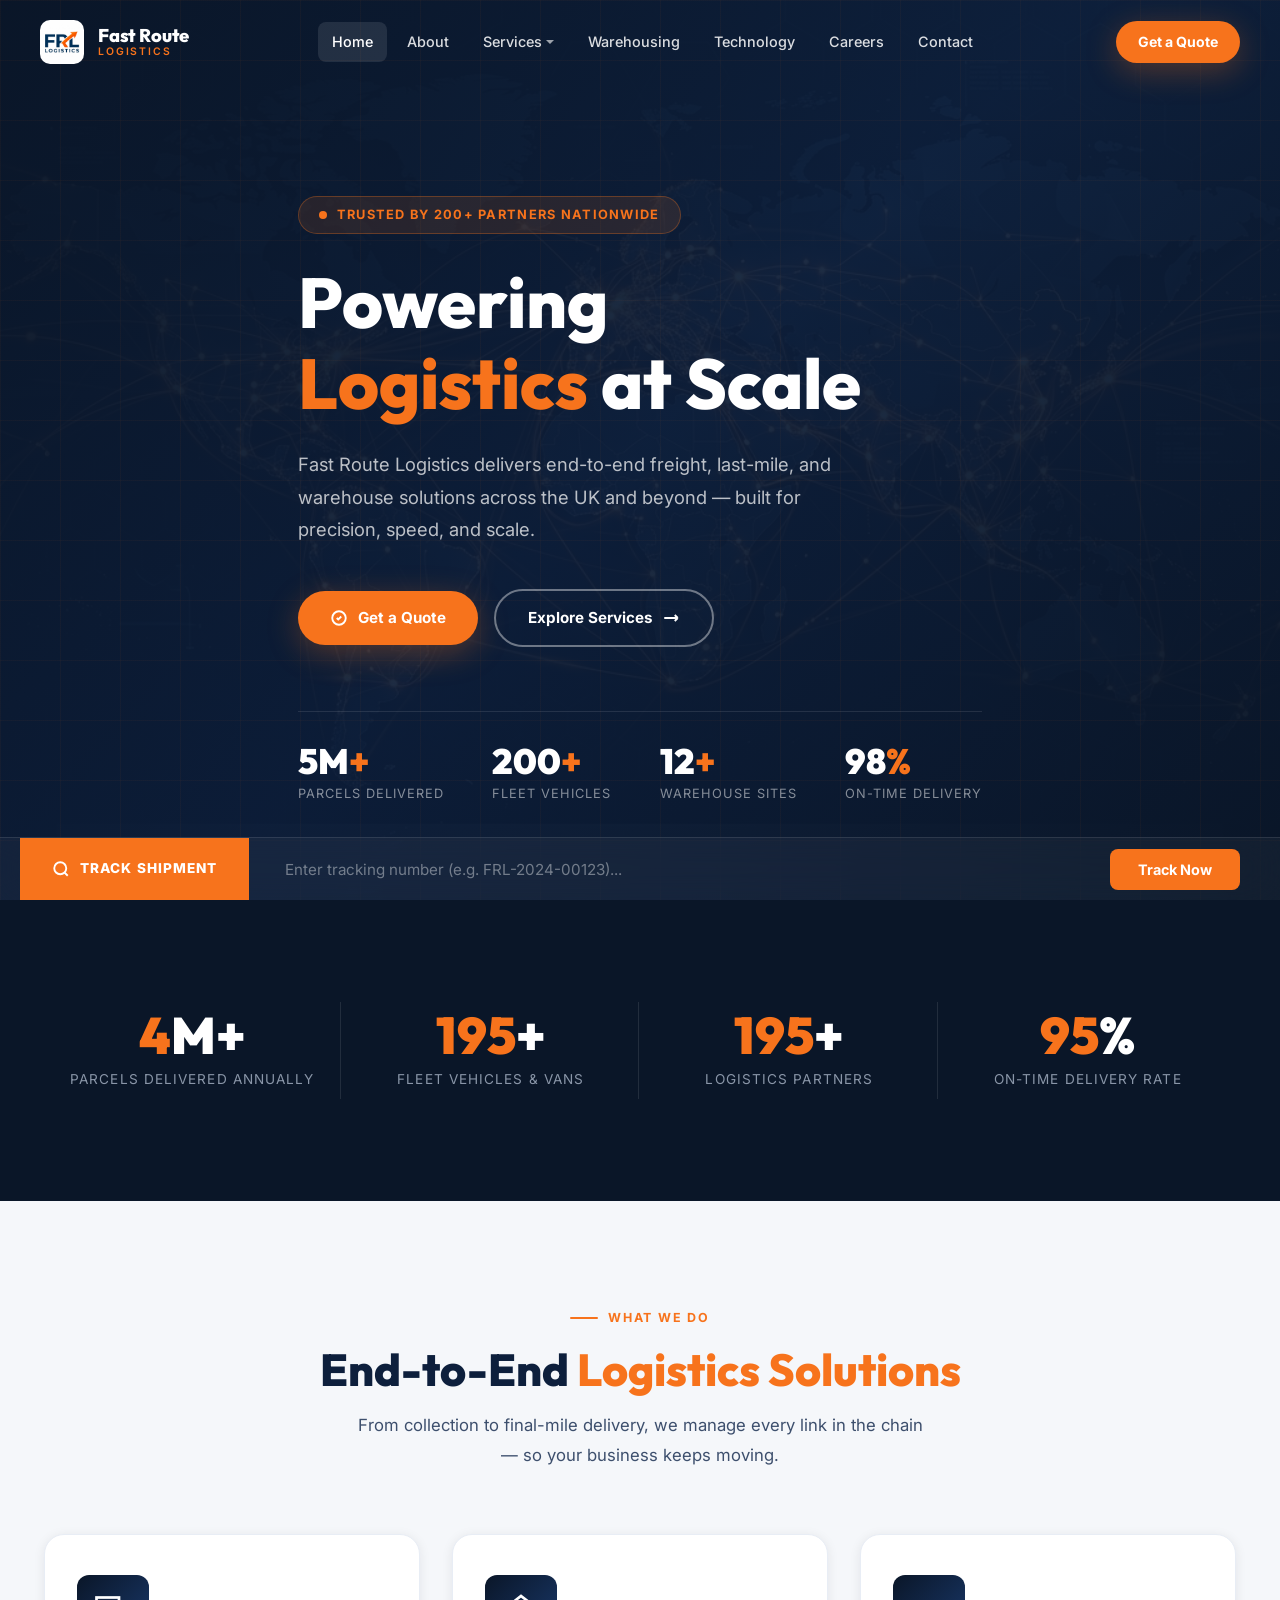
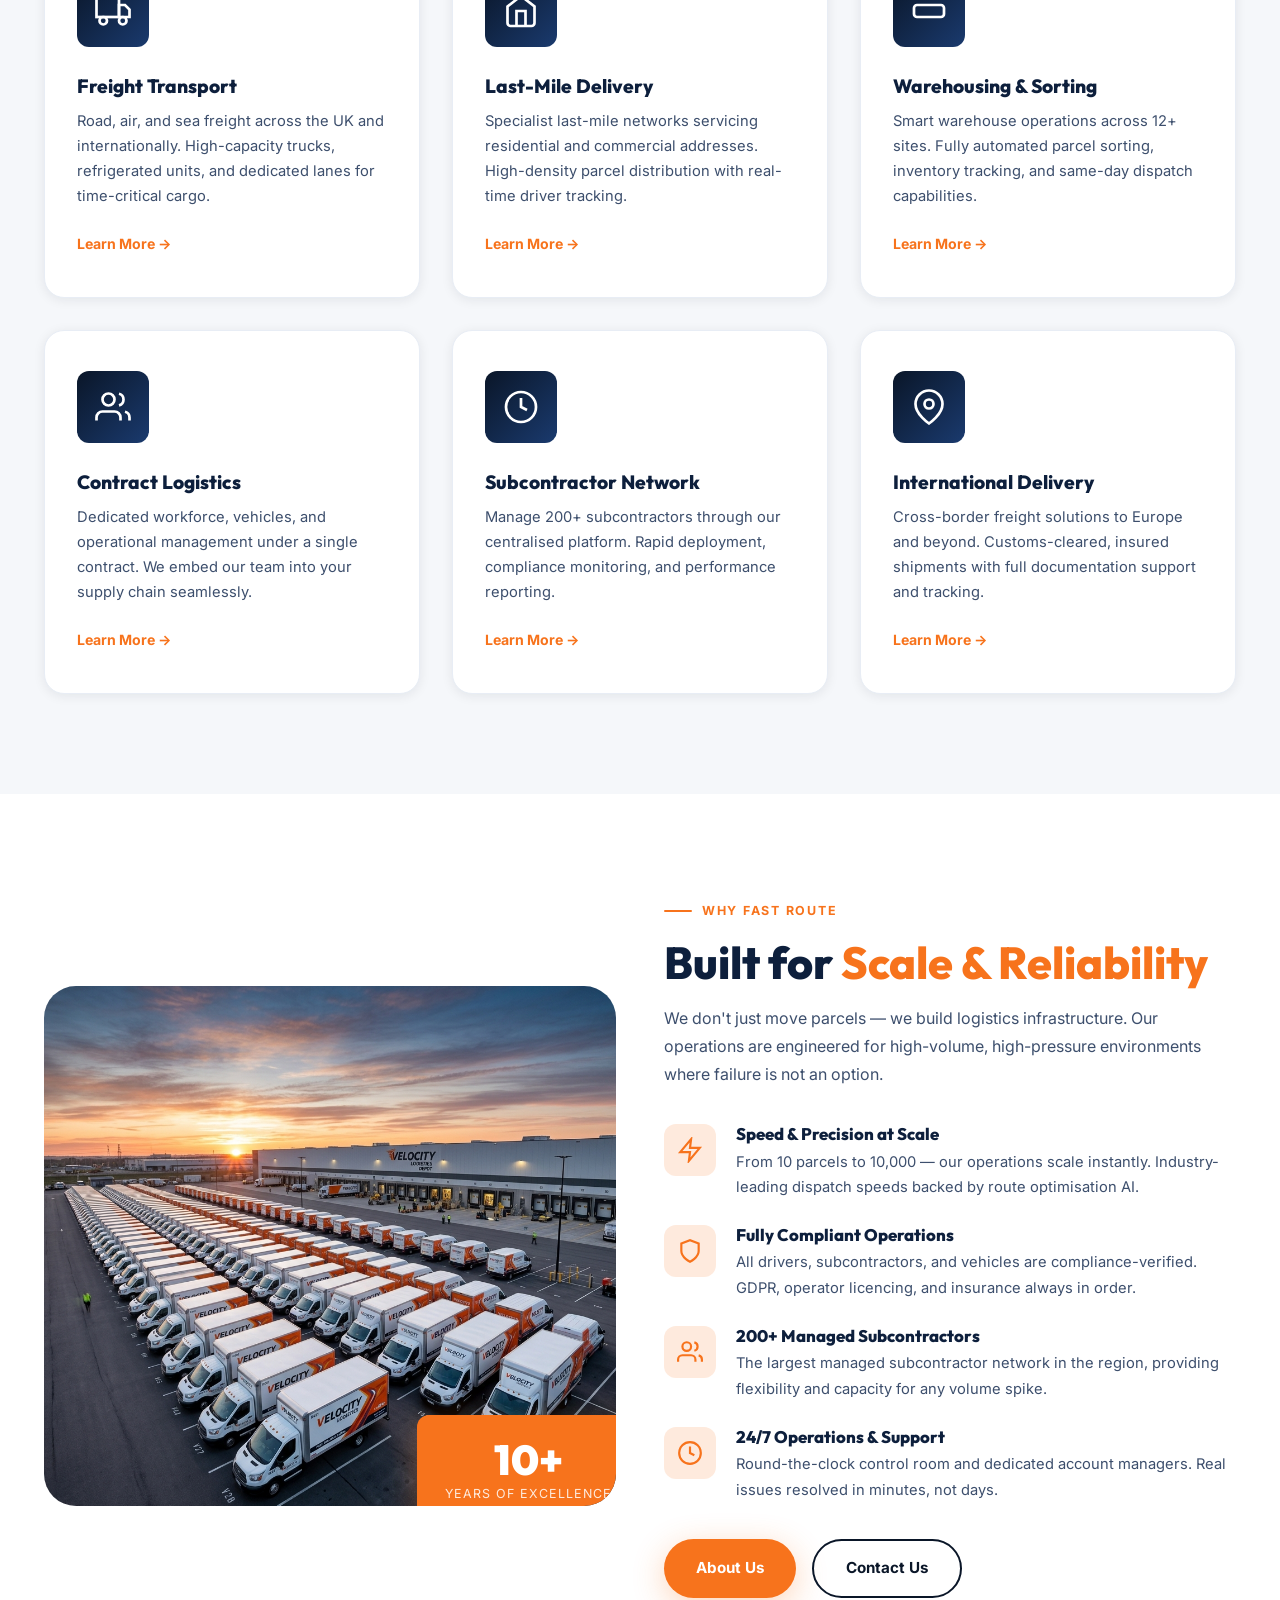
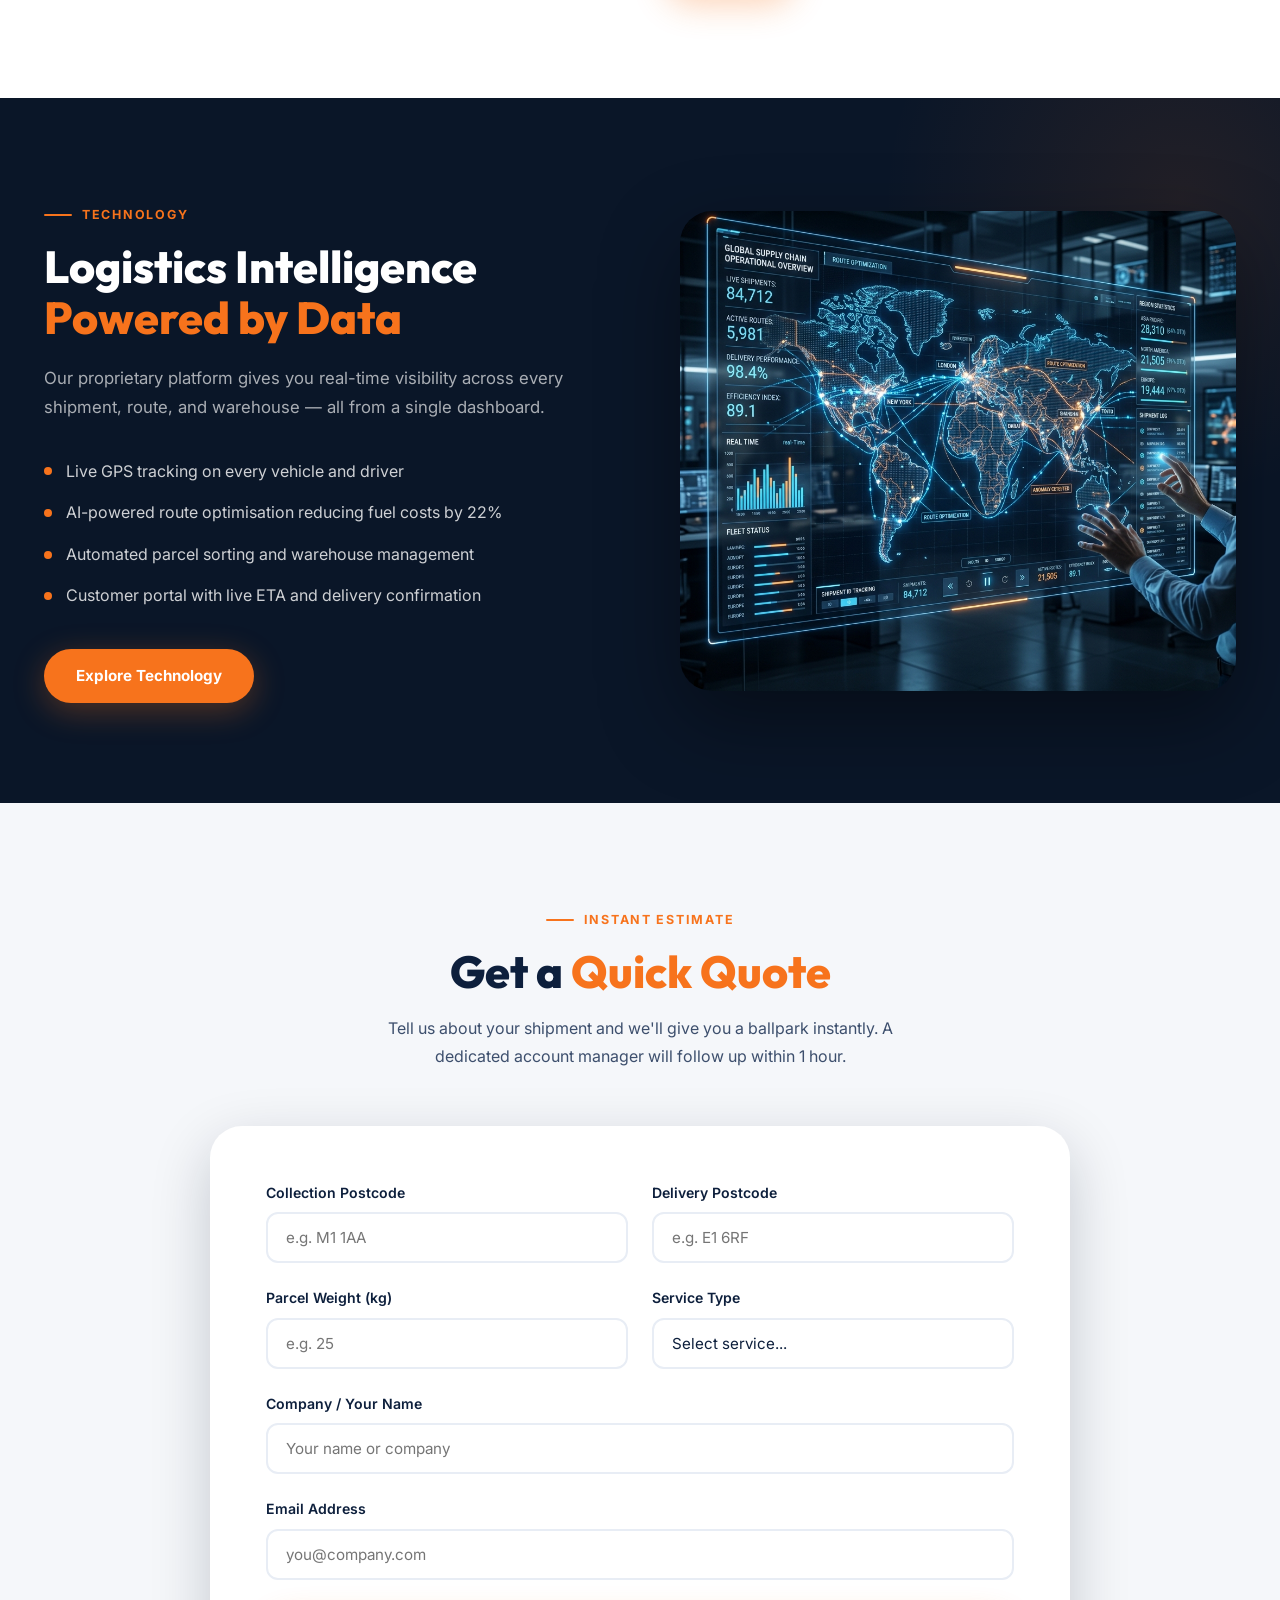
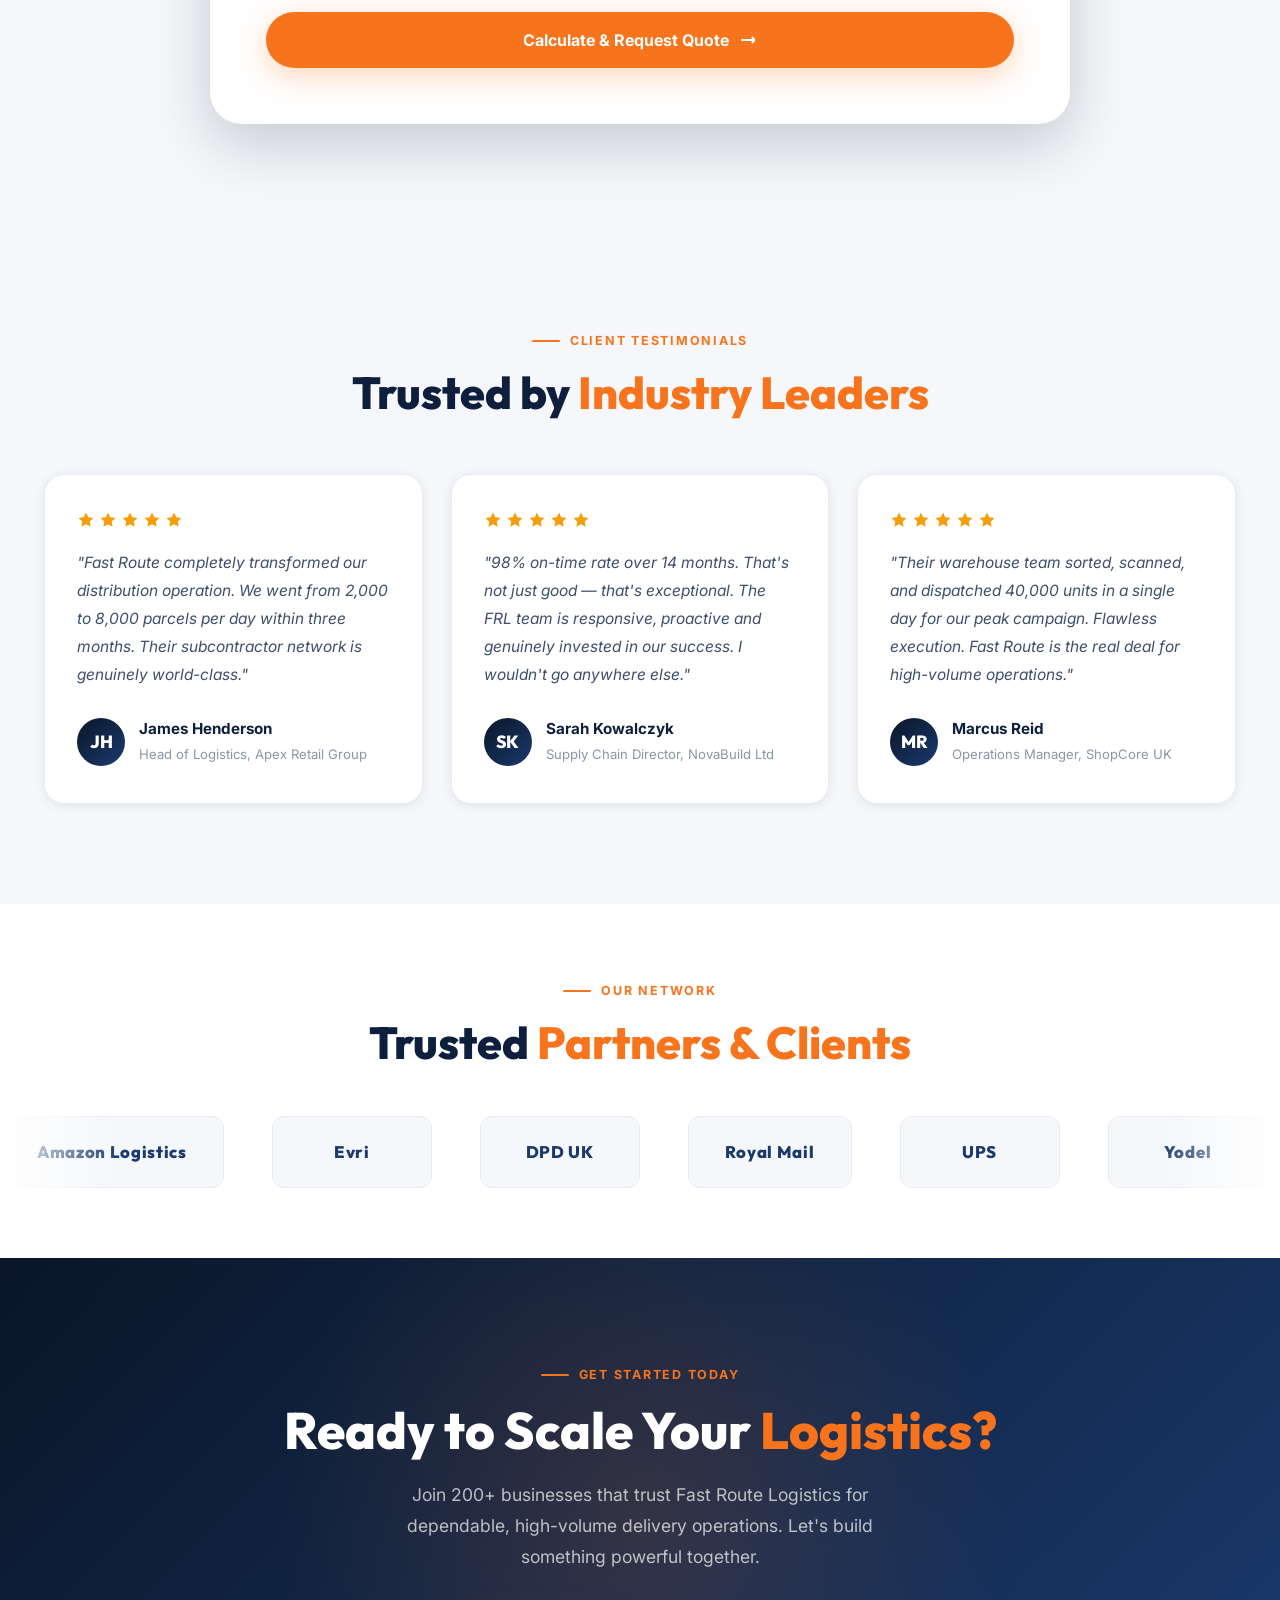
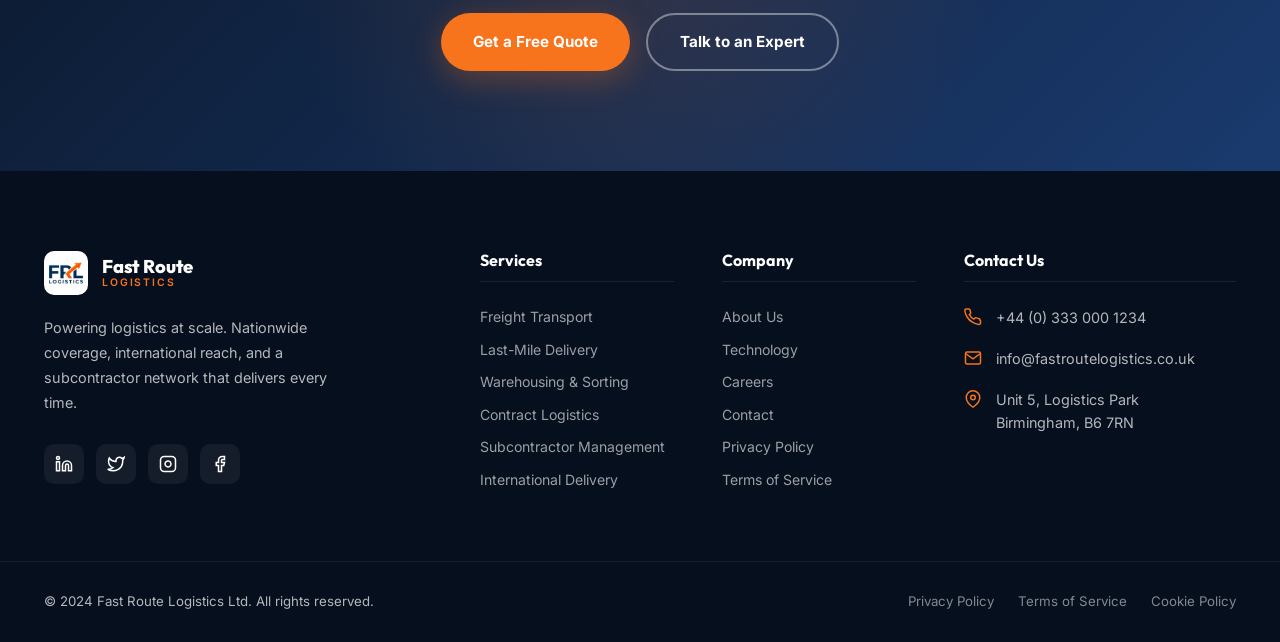
==== index.html @ 3d0563ed "Initial commit: Fast Route Logistics premium website" ====
<!DOCTYPE html>
<html lang="en">
<head>
  <meta charset="UTF-8" />
  <meta name="viewport" content="width=device-width, initial-scale=1.0" />
  <title>Fast Route Logistics — Powering Logistics at Scale</title>
  <meta name="description" content="Fast Route Logistics: nationwide and international freight, last-mile delivery, warehousing, and contract logistics solutions for high-volume operations." />
  <link rel="stylesheet" href="css/style.css" />
  <link rel="icon" type="image/png" href="images/logo.png" />
</head>
<body>

<!-- ═══════════════════════════════ NAVBAR ═══════════════════════════════ -->
<nav id="navbar" class="transparent">
  <div class="navbar-inner">
    <a href="index.html" class="nav-logo">
      <img src="images/logo.png" alt="FRL Logo" class="nav-logo-img" />
      <div class="nav-logo-text">
        <strong>Fast Route</strong>
        <span>Logistics</span>
      </div>
    </a>

    <div class="nav-links">
      <a href="index.html" class="active">Home</a>
      <a href="about.html">About</a>
      <div class="nav-dropdown">
        <a href="services.html">Services</a>
        <div class="dropdown-menu">
          <a href="services.html#freight">Freight Transport</a>
          <a href="services.html#last-mile">Last-Mile Delivery</a>
          <a href="services.html#contract">Contract Logistics</a>
          <a href="services.html#subcontract">Subcontractor Network</a>
        </div>
      </div>
      <a href="warehousing.html">Warehousing</a>
      <a href="technology.html">Technology</a>
      <a href="careers.html">Careers</a>
      <a href="contact.html">Contact</a>
    </div>

    <div class="nav-actions">
      <a href="contact.html#quote" class="btn btn-primary btn-sm" style="padding:10px 22px;font-size:0.88rem;border-radius:50px;">Get a Quote</a>
    </div>
    <div class="hamburger" id="hamburgerBtn" aria-label="Open menu">
      <span></span><span></span><span></span>
    </div>
  </div>
</nav>

<!-- Mobile Nav -->
<div class="mobile-nav" id="mobileNav">
  <button class="mobile-nav-close" id="mobileNavClose">✕</button>
  <a href="index.html">Home</a>
  <a href="about.html">About Us</a>
  <a href="services.html">Services</a>
  <a href="warehousing.html">Warehousing</a>
  <a href="technology.html">Technology</a>
  <a href="careers.html">Careers</a>
  <a href="contact.html">Contact</a>
  <a href="contact.html#quote" style="color:var(--orange);margin-top:16px;">Get a Quote →</a>
</div>

<!-- ═══════════════════════════════ HERO ═══════════════════════════════ -->
<section class="hero">
  <div class="hero-bg"></div>
  <div class="hero-overlay"></div>
  <div class="hero-grid-lines"></div>

  <div class="container">
    <div class="hero-content">
      <div class="hero-badge">
        <span class="hero-badge-dot"></span>
        Trusted by 200+ partners nationwide
      </div>

      <h1>Powering<br /><em>Logistics</em> at Scale</h1>

      <p class="hero-sub">
        Fast Route Logistics delivers end-to-end freight, last-mile, and warehouse solutions across the UK and beyond — built for precision, speed, and scale.
      </p>

      <div class="hero-actions">
        <a href="contact.html#quote" class="btn btn-primary">
          <svg xmlns="http://www.w3.org/2000/svg" viewBox="0 0 24 24" fill="none" stroke="currentColor" stroke-width="2.5"><path d="M9 12l2 2 4-4m6 2a9 9 0 11-18 0 9 9 0 0118 0z"/></svg>
          Get a Quote
        </a>
        <a href="services.html" class="btn btn-outline">
          Explore Services
          <svg xmlns="http://www.w3.org/2000/svg" viewBox="0 0 24 24" fill="none" stroke="currentColor" stroke-width="2.5"><path d="M17 8l4 4m0 0l-4 4m4-4H3"/></svg>
        </a>
      </div>

      <div class="hero-stats">
        <div>
          <div class="hero-stat-val">5M<span>+</span></div>
          <div class="hero-stat-label">Parcels Delivered</div>
        </div>
        <div>
          <div class="hero-stat-val">200<span>+</span></div>
          <div class="hero-stat-label">Fleet Vehicles</div>
        </div>
        <div>
          <div class="hero-stat-val">12<span>+</span></div>
          <div class="hero-stat-label">Warehouse Sites</div>
        </div>
        <div>
          <div class="hero-stat-val">98<span>%</span></div>
          <div class="hero-stat-label">On-Time Delivery</div>
        </div>
      </div>
    </div>
  </div>

  <!-- Track Shipment Bar -->
  <div class="hero-track">
    <div class="hero-track-inner">
      <div class="hero-track-label">
        <svg xmlns="http://www.w3.org/2000/svg" width="18" height="18" viewBox="0 0 24 24" fill="none" stroke="currentColor" stroke-width="2.5"><circle cx="11" cy="11" r="8"/><path d="m21 21-4.35-4.35"/></svg>
        Track Shipment
      </div>
      <div class="hero-track-form">
        <input type="text" id="trackingInput" placeholder="Enter tracking number (e.g. FRL-2024-00123)..." />
        <button onclick="trackShipment()">Track Now</button>
      </div>
    </div>
  </div>
</section>

<!-- ═══════════════════════════════ STATS BAND ═══════════════════════════════ -->
<section class="stats-band">
  <div class="container">
    <div class="stats-grid">
      <div class="stat-item reveal">
        <div class="stat-number"><span id="stat1">0</span>M+</div>
        <div class="stat-desc">Parcels Delivered Annually</div>
      </div>
      <div class="stat-item reveal reveal-delay-1">
        <div class="stat-number"><span id="stat2">0</span>+</div>
        <div class="stat-desc">Fleet Vehicles &amp; Vans</div>
      </div>
      <div class="stat-item reveal reveal-delay-2">
        <div class="stat-number"><span id="stat3">0</span>+</div>
        <div class="stat-desc">Logistics Partners</div>
      </div>
      <div class="stat-item reveal reveal-delay-3">
        <div class="stat-number"><span id="stat4">0</span>%</div>
        <div class="stat-desc">On-Time Delivery Rate</div>
      </div>
    </div>
  </div>
</section>

<!-- ═══════════════════════════════ SERVICES ═══════════════════════════════ -->
<section class="services-section section-pad">
  <div class="container">
    <div class="services-header reveal">
      <div class="section-label">What We Do</div>
      <h2>End-to-End <span class="text-orange">Logistics Solutions</span></h2>
      <p>From collection to final-mile delivery, we manage every link in the chain — so your business keeps moving.</p>
    </div>

    <div class="grid-3" style="grid-template-columns:repeat(3,1fr);">
      <!-- Card 1 -->
      <div class="service-card reveal">
        <div class="service-icon">
          <svg xmlns="http://www.w3.org/2000/svg" viewBox="0 0 24 24" fill="none" stroke="currentColor" stroke-width="1.8"><rect x="1" y="3" width="15" height="13"/><path d="M16 8h4l3 3v5h-7V8z"/><circle cx="5.5" cy="18.5" r="2.5"/><circle cx="18.5" cy="18.5" r="2.5"/></svg>
        </div>
        <h3>Freight Transport</h3>
        <p>Road, air, and sea freight across the UK and internationally. High-capacity trucks, refrigerated units, and dedicated lanes for time-critical cargo.</p>
        <a href="services.html#freight" class="service-link">Learn More →</a>
      </div>
      <!-- Card 2 -->
      <div class="service-card reveal reveal-delay-1">
        <div class="service-icon">
          <svg xmlns="http://www.w3.org/2000/svg" viewBox="0 0 24 24" fill="none" stroke="currentColor" stroke-width="1.8"><path d="M3 9l9-7 9 7v11a2 2 0 01-2 2H5a2 2 0 01-2-2z"/><polyline points="9,22 9,12 15,12 15,22"/></svg>
        </div>
        <h3>Last-Mile Delivery</h3>
        <p>Specialist last-mile networks servicing residential and commercial addresses. High-density parcel distribution with real-time driver tracking.</p>
        <a href="services.html#last-mile" class="service-link">Learn More →</a>
      </div>
      <!-- Card 3 -->
      <div class="service-card reveal reveal-delay-2">
        <div class="service-icon">
          <svg xmlns="http://www.w3.org/2000/svg" viewBox="0 0 24 24" fill="none" stroke="currentColor" stroke-width="1.8"><path d="M3 9v.01M3 15v.01M9 3h.01M15 3h.01M21 9v.01M21 15v.01M9 21h.01M15 21h.01M12 12h.01M12 6h.01M6 12h.01M18 12h.01M12 18h.01"/><rect x="2" y="8" width="20" height="8" rx="2"/></svg>
        </div>
        <h3>Warehousing &amp; Sorting</h3>
        <p>Smart warehouse operations across 12+ sites. Fully automated parcel sorting, inventory tracking, and same-day dispatch capabilities.</p>
        <a href="warehousing.html" class="service-link">Learn More →</a>
      </div>
      <!-- Card 4 -->
      <div class="service-card reveal">
        <div class="service-icon">
          <svg xmlns="http://www.w3.org/2000/svg" viewBox="0 0 24 24" fill="none" stroke="currentColor" stroke-width="1.8"><path d="M17 21v-2a4 4 0 00-4-4H5a4 4 0 00-4 4v2"/><circle cx="9" cy="7" r="4"/><path d="M23 21v-2a4 4 0 00-3-3.87"/><path d="M16 3.13a4 4 0 010 7.75"/></svg>
        </div>
        <h3>Contract Logistics</h3>
        <p>Dedicated workforce, vehicles, and operational management under a single contract. We embed our team into your supply chain seamlessly.</p>
        <a href="services.html#contract" class="service-link">Learn More →</a>
      </div>
      <!-- Card 5 -->
      <div class="service-card reveal reveal-delay-1">
        <div class="service-icon">
          <svg xmlns="http://www.w3.org/2000/svg" viewBox="0 0 24 24" fill="none" stroke="currentColor" stroke-width="1.8"><circle cx="12" cy="12" r="10"/><polyline points="12,6 12,12 16,14"/></svg>
        </div>
        <h3>Subcontractor Network</h3>
        <p>Manage 200+ subcontractors through our centralised platform. Rapid deployment, compliance monitoring, and performance reporting.</p>
        <a href="services.html#subcontract" class="service-link">Learn More →</a>
      </div>
      <!-- Card 6 -->
      <div class="service-card reveal reveal-delay-2">
        <div class="service-icon">
          <svg xmlns="http://www.w3.org/2000/svg" viewBox="0 0 24 24" fill="none" stroke="currentColor" stroke-width="1.8"><path d="M21 10c0 7-9 13-9 13s-9-6-9-13a9 9 0 0118 0z"/><circle cx="12" cy="10" r="3"/></svg>
        </div>
        <h3>International Delivery</h3>
        <p>Cross-border freight solutions to Europe and beyond. Customs-cleared, insured shipments with full documentation support and tracking.</p>
        <a href="services.html" class="service-link">Learn More →</a>
      </div>
    </div>
  </div>
</section>

<!-- ═══════════════════════════════ WHY US ═══════════════════════════════ -->
<section class="why-us section-pad">
  <div class="container">
    <div class="grid-2">
      <div class="why-us-image reveal">
        <img src="images/fleet.png" alt="FRL Fleet of delivery vehicles" />
        <div class="why-badge-float">
          <strong>10+</strong>
          <span>Years of Excellence</span>
        </div>
      </div>
      <div class="reveal reveal-delay-1">
        <div class="section-label">Why Fast Route</div>
        <h2>Built for <span class="text-orange">Scale &amp; Reliability</span></h2>
        <p style="margin:16px 0 36px;color:var(--text-body);">We don't just move parcels — we build logistics infrastructure. Our operations are engineered for high-volume, high-pressure environments where failure is not an option.</p>
        <div class="why-points">
          <div class="why-point">
            <div class="why-point-icon">
              <svg xmlns="http://www.w3.org/2000/svg" viewBox="0 0 24 24" fill="none" stroke="currentColor" stroke-width="2"><path d="M13 2L3 14h9l-1 8 10-12h-9l1-8z"/></svg>
            </div>
            <div class="why-point-text">
              <h4>Speed &amp; Precision at Scale</h4>
              <p>From 10 parcels to 10,000 — our operations scale instantly. Industry-leading dispatch speeds backed by route optimisation AI.</p>
            </div>
          </div>
          <div class="why-point">
            <div class="why-point-icon">
              <svg xmlns="http://www.w3.org/2000/svg" viewBox="0 0 24 24" fill="none" stroke="currentColor" stroke-width="2"><path d="M12 22s8-4 8-10V5l-8-3-8 3v7c0 6 8 10 8 10z"/></svg>
            </div>
            <div class="why-point-text">
              <h4>Fully Compliant Operations</h4>
              <p>All drivers, subcontractors, and vehicles are compliance-verified. GDPR, operator licencing, and insurance always in order.</p>
            </div>
          </div>
          <div class="why-point">
            <div class="why-point-icon">
              <svg xmlns="http://www.w3.org/2000/svg" viewBox="0 0 24 24" fill="none" stroke="currentColor" stroke-width="2"><path d="M17 21v-2a4 4 0 00-4-4H5a4 4 0 00-4 4v2"/><circle cx="9" cy="7" r="4"/><path d="M23 21v-2a4 4 0 00-3-3.87M16 3.13a4 4 0 010 7.75"/></svg>
            </div>
            <div class="why-point-text">
              <h4>200+ Managed Subcontractors</h4>
              <p>The largest managed subcontractor network in the region, providing flexibility and capacity for any volume spike.</p>
            </div>
          </div>
          <div class="why-point">
            <div class="why-point-icon">
              <svg xmlns="http://www.w3.org/2000/svg" viewBox="0 0 24 24" fill="none" stroke="currentColor" stroke-width="2"><circle cx="12" cy="12" r="10"/><polyline points="12,6 12,12 16,14"/></svg>
            </div>
            <div class="why-point-text">
              <h4>24/7 Operations &amp; Support</h4>
              <p>Round-the-clock control room and dedicated account managers. Real issues resolved in minutes, not days.</p>
            </div>
          </div>
        </div>
        <div style="margin-top:36px;display:flex;gap:16px;flex-wrap:wrap;">
          <a href="about.html" class="btn btn-primary">About Us</a>
          <a href="contact.html" class="btn btn-outline-dark">Contact Us</a>
        </div>
      </div>
    </div>
  </div>
</section>

<!-- ═══════════════════════════════ DARK — TECHNOLOGY ═══════════════════════════════ -->
<section class="dark-section section-pad">
  <div class="container">
    <div class="grid-2" style="gap:80px;">
      <div class="reveal">
        <div class="section-label">Technology</div>
        <h2 style="color:var(--white);">Logistics Intelligence<br /><span class="text-orange">Powered by Data</span></h2>
        <p style="color:rgba(255,255,255,0.65);margin:20px 0 36px;font-size:1.05rem;">Our proprietary platform gives you real-time visibility across every shipment, route, and warehouse — all from a single dashboard.</p>
        <ul style="display:flex;flex-direction:column;gap:16px;margin-bottom:40px;">
          <li style="display:flex;align-items:center;gap:14px;color:rgba(255,255,255,0.8);">
            <span style="width:8px;height:8px;border-radius:50%;background:var(--orange);flex-shrink:0;"></span>
            Live GPS tracking on every vehicle and driver
          </li>
          <li style="display:flex;align-items:center;gap:14px;color:rgba(255,255,255,0.8);">
            <span style="width:8px;height:8px;border-radius:50%;background:var(--orange);flex-shrink:0;"></span>
            AI-powered route optimisation reducing fuel costs by 22%
          </li>
          <li style="display:flex;align-items:center;gap:14px;color:rgba(255,255,255,0.8);">
            <span style="width:8px;height:8px;border-radius:50%;background:var(--orange);flex-shrink:0;"></span>
            Automated parcel sorting and warehouse management
          </li>
          <li style="display:flex;align-items:center;gap:14px;color:rgba(255,255,255,0.8);">
            <span style="width:8px;height:8px;border-radius:50%;background:var(--orange);flex-shrink:0;"></span>
            Customer portal with live ETA and delivery confirmation
          </li>
        </ul>
        <a href="technology.html" class="btn btn-primary">Explore Technology</a>
      </div>
      <div class="reveal reveal-delay-2">
        <div style="border-radius:var(--radius-xl);overflow:hidden;box-shadow:0 30px 80px rgba(0,0,0,0.4);">
          <img src="images/tracking.png" alt="FRL Tracking technology dashboard" style="width:100%;height:480px;object-fit:cover;" />
        </div>
      </div>
    </div>
  </div>
</section>

<!-- ═══════════════════════════════ QUOTE CALCULATOR ═══════════════════════════════ -->
<section class="section-pad" style="background:var(--off-white);">
  <div class="container">
    <div class="text-center reveal" style="margin-bottom:56px;">
      <div class="section-label">Instant Estimate</div>
      <h2>Get a <span class="text-orange">Quick Quote</span></h2>
      <p style="max-width:520px;margin:16px auto 0;color:var(--text-body);">Tell us about your shipment and we'll give you a ballpark instantly. A dedicated account manager will follow up within 1 hour.</p>
    </div>
    <div class="reveal" style="max-width:860px;margin:0 auto;background:var(--white);border-radius:var(--radius-xl);box-shadow:var(--shadow-lg);padding:56px;">
      <form id="quoteForm" onsubmit="submitQuote(event)">
        <div style="display:grid;grid-template-columns:1fr 1fr;gap:24px;margin-bottom:24px;">
          <div class="form-group">
            <label class="form-label">Collection Postcode</label>
            <input class="form-input" type="text" id="q_from" placeholder="e.g. M1 1AA" required />
          </div>
          <div class="form-group">
            <label class="form-label">Delivery Postcode</label>
            <input class="form-input" type="text" id="q_to" placeholder="e.g. E1 6RF" required />
          </div>
          <div class="form-group">
            <label class="form-label">Parcel Weight (kg)</label>
            <input class="form-input" type="number" id="q_weight" placeholder="e.g. 25" min="0.1" step="0.1" required />
          </div>
          <div class="form-group">
            <label class="form-label">Service Type</label>
            <select class="form-input" id="q_service">
              <option value="">Select service...</option>
              <option value="same-day">Same-Day Express</option>
              <option value="next-day">Next-Day Delivery</option>
              <option value="economy">Economy (2-3 Days)</option>
              <option value="freight">Freight / Pallet</option>
            </select>
          </div>
        </div>
        <div class="form-group" style="margin-bottom:24px;">
          <label class="form-label">Company / Your Name</label>
          <input class="form-input" type="text" id="q_name" placeholder="Your name or company" required />
        </div>
        <div class="form-group" style="margin-bottom:32px;">
          <label class="form-label">Email Address</label>
          <input class="form-input" type="email" id="q_email" placeholder="you@company.com" required />
        </div>
        <div id="quoteEstimate" style="display:none;background:var(--navy);border-radius:var(--radius-md);padding:24px 32px;margin-bottom:24px;">
          <div style="display:flex;align-items:center;justify-content:space-between;flex-wrap:wrap;gap:12px;">
            <div>
              <div style="color:rgba(255,255,255,0.6);font-size:0.85rem;margin-bottom:4px;">Estimated Cost</div>
              <div id="estimatePrice" style="font-family:var(--font-heading);font-size:2.2rem;font-weight:900;color:var(--white);"></div>
            </div>
            <div style="text-align:right;">
              <div style="color:rgba(255,255,255,0.6);font-size:0.85rem;margin-bottom:4px;">Estimated Transit</div>
              <div id="estimateTime" style="font-size:1.3rem;font-weight:700;color:var(--orange);"></div>
            </div>
          </div>
        </div>
        <button type="submit" class="btn btn-primary" style="width:100%;justify-content:center;font-size:1rem;padding:18px;">
          Calculate &amp; Request Quote
          <svg xmlns="http://www.w3.org/2000/svg" viewBox="0 0 24 24" fill="none" stroke="currentColor" stroke-width="2.5"><path d="M17 8l4 4m0 0l-4 4m4-4H3"/></svg>
        </button>
      </form>
      <div id="quoteSuccess" style="display:none;text-align:center;padding:32px 0;">
        <div style="font-size:3rem;margin-bottom:16px;">✅</div>
        <h3 style="color:var(--navy);margin-bottom:8px;">Quote Request Sent!</h3>
        <p style="color:var(--text-body);">A member of our team will be in touch within 1 hour.</p>
      </div>
    </div>
  </div>
</section>

<!-- ═══════════════════════════════ TESTIMONIALS ═══════════════════════════════ -->
<section class="testimonials section-pad">
  <div class="container">
    <div class="text-center reveal" style="margin-bottom:56px;">
      <div class="section-label">Client Testimonials</div>
      <h2>Trusted by <span class="text-orange">Industry Leaders</span></h2>
    </div>
    <div class="testimonial-grid">
      <div class="testimonial-card reveal">
        <div class="testimonial-stars">
          <svg viewBox="0 0 24 24"><path d="M12 2l3.09 6.26L22 9.27l-5 4.87 1.18 6.88L12 17.77l-6.18 3.25L7 14.14 2 9.27l6.91-1.01L12 2z"/></svg>
          <svg viewBox="0 0 24 24"><path d="M12 2l3.09 6.26L22 9.27l-5 4.87 1.18 6.88L12 17.77l-6.18 3.25L7 14.14 2 9.27l6.91-1.01L12 2z"/></svg>
          <svg viewBox="0 0 24 24"><path d="M12 2l3.09 6.26L22 9.27l-5 4.87 1.18 6.88L12 17.77l-6.18 3.25L7 14.14 2 9.27l6.91-1.01L12 2z"/></svg>
          <svg viewBox="0 0 24 24"><path d="M12 2l3.09 6.26L22 9.27l-5 4.87 1.18 6.88L12 17.77l-6.18 3.25L7 14.14 2 9.27l6.91-1.01L12 2z"/></svg>
          <svg viewBox="0 0 24 24"><path d="M12 2l3.09 6.26L22 9.27l-5 4.87 1.18 6.88L12 17.77l-6.18 3.25L7 14.14 2 9.27l6.91-1.01L12 2z"/></svg>
        </div>
        <p class="testimonial-text">"Fast Route completely transformed our distribution operation. We went from 2,000 to 8,000 parcels per day within three months. Their subcontractor network is genuinely world-class."</p>
        <div class="testimonial-author">
          <div class="testimonial-avatar">JH</div>
          <div class="testimonial-author-info">
            <strong>James Henderson</strong>
            <span>Head of Logistics, Apex Retail Group</span>
          </div>
        </div>
      </div>
      <div class="testimonial-card reveal reveal-delay-1">
        <div class="testimonial-stars">
          <svg viewBox="0 0 24 24"><path d="M12 2l3.09 6.26L22 9.27l-5 4.87 1.18 6.88L12 17.77l-6.18 3.25L7 14.14 2 9.27l6.91-1.01L12 2z"/></svg>
          <svg viewBox="0 0 24 24"><path d="M12 2l3.09 6.26L22 9.27l-5 4.87 1.18 6.88L12 17.77l-6.18 3.25L7 14.14 2 9.27l6.91-1.01L12 2z"/></svg>
          <svg viewBox="0 0 24 24"><path d="M12 2l3.09 6.26L22 9.27l-5 4.87 1.18 6.88L12 17.77l-6.18 3.25L7 14.14 2 9.27l6.91-1.01L12 2z"/></svg>
          <svg viewBox="0 0 24 24"><path d="M12 2l3.09 6.26L22 9.27l-5 4.87 1.18 6.88L12 17.77l-6.18 3.25L7 14.14 2 9.27l6.91-1.01L12 2z"/></svg>
          <svg viewBox="0 0 24 24"><path d="M12 2l3.09 6.26L22 9.27l-5 4.87 1.18 6.88L12 17.77l-6.18 3.25L7 14.14 2 9.27l6.91-1.01L12 2z"/></svg>
        </div>
        <p class="testimonial-text">"98% on-time rate over 14 months. That's not just good — that's exceptional. The FRL team is responsive, proactive and genuinely invested in our success. I wouldn't go anywhere else."</p>
        <div class="testimonial-author">
          <div class="testimonial-avatar">SK</div>
          <div class="testimonial-author-info">
            <strong>Sarah Kowalczyk</strong>
            <span>Supply Chain Director, NovaBuild Ltd</span>
          </div>
        </div>
      </div>
      <div class="testimonial-card reveal reveal-delay-2">
        <div class="testimonial-stars">
          <svg viewBox="0 0 24 24"><path d="M12 2l3.09 6.26L22 9.27l-5 4.87 1.18 6.88L12 17.77l-6.18 3.25L7 14.14 2 9.27l6.91-1.01L12 2z"/></svg>
          <svg viewBox="0 0 24 24"><path d="M12 2l3.09 6.26L22 9.27l-5 4.87 1.18 6.88L12 17.77l-6.18 3.25L7 14.14 2 9.27l6.91-1.01L12 2z"/></svg>
          <svg viewBox="0 0 24 24"><path d="M12 2l3.09 6.26L22 9.27l-5 4.87 1.18 6.88L12 17.77l-6.18 3.25L7 14.14 2 9.27l6.91-1.01L12 2z"/></svg>
          <svg viewBox="0 0 24 24"><path d="M12 2l3.09 6.26L22 9.27l-5 4.87 1.18 6.88L12 17.77l-6.18 3.25L7 14.14 2 9.27l6.91-1.01L12 2z"/></svg>
          <svg viewBox="0 0 24 24"><path d="M12 2l3.09 6.26L22 9.27l-5 4.87 1.18 6.88L12 17.77l-6.18 3.25L7 14.14 2 9.27l6.91-1.01L12 2z"/></svg>
        </div>
        <p class="testimonial-text">"Their warehouse team sorted, scanned, and dispatched 40,000 units in a single day for our peak campaign. Flawless execution. Fast Route is the real deal for high-volume operations."</p>
        <div class="testimonial-author">
          <div class="testimonial-avatar">MR</div>
          <div class="testimonial-author-info">
            <strong>Marcus Reid</strong>
            <span>Operations Manager, ShopCore UK</span>
          </div>
        </div>
      </div>
    </div>
  </div>
</section>

<!-- ═══════════════════════════════ PARTNERS ═══════════════════════════════ -->
<section class="partners section-pad-sm" style="background:var(--white);">
  <div class="container">
    <div class="text-center reveal" style="margin-bottom:0;">
      <div class="section-label">Our Network</div>
      <h2>Trusted <span class="text-orange">Partners &amp; Clients</span></h2>
    </div>
  </div>
  <div class="partners-track-wrap" style="margin-top:48px;">
    <div class="partners-track" id="partnerTrack">
      <div class="partner-logo">Amazon Logistics</div>
      <div class="partner-logo">Evri</div>
      <div class="partner-logo">DPD UK</div>
      <div class="partner-logo">Royal Mail</div>
      <div class="partner-logo">UPS</div>
      <div class="partner-logo">Yodel</div>
      <div class="partner-logo">DHL</div>
      <div class="partner-logo">XPO Logistics</div>
      <div class="partner-logo">Clipper</div>
      <div class="partner-logo">Geodis</div>
      <!-- duplicate for infinite loop -->
      <div class="partner-logo">Amazon Logistics</div>
      <div class="partner-logo">Evri</div>
      <div class="partner-logo">DPD UK</div>
      <div class="partner-logo">Royal Mail</div>
      <div class="partner-logo">UPS</div>
      <div class="partner-logo">Yodel</div>
      <div class="partner-logo">DHL</div>
      <div class="partner-logo">XPO Logistics</div>
      <div class="partner-logo">Clipper</div>
      <div class="partner-logo">Geodis</div>
    </div>
  </div>
</section>

<!-- ═══════════════════════════════ CTA BANNER ═══════════════════════════════ -->
<section class="cta-banner">
  <div class="container" style="position:relative;z-index:1;">
    <div class="reveal">
      <div class="section-label" style="justify-content:center;">Get Started Today</div>
      <h2>Ready to Scale Your <span class="text-orange">Logistics?</span></h2>
      <p>Join 200+ businesses that trust Fast Route Logistics for dependable, high-volume delivery operations. Let's build something powerful together.</p>
      <div class="cta-banner-actions">
        <a href="contact.html#quote" class="btn btn-primary">Get a Free Quote</a>
        <a href="contact.html" class="btn btn-outline">Talk to an Expert</a>
      </div>
    </div>
  </div>
</section>

<!-- ═══════════════════════════════ FOOTER ═══════════════════════════════ -->
<footer>
  <div class="container">
    <div class="footer-top">
      <div class="footer-brand">
        <a href="index.html" class="nav-logo" style="margin-bottom:0;">
          <img src="images/logo.png" alt="FRL" class="nav-logo-img" />
          <div class="nav-logo-text">
            <strong>Fast Route</strong>
            <span>Logistics</span>
          </div>
        </a>
        <p>Powering logistics at scale. Nationwide coverage, international reach, and a subcontractor network that delivers every time.</p>
        <div class="footer-social">
          <a href="#" aria-label="LinkedIn">
            <svg viewBox="0 0 24 24" fill="none" stroke="currentColor" stroke-width="2"><path d="M16 8a6 6 0 016 6v7h-4v-7a2 2 0 00-2-2 2 2 0 00-2 2v7h-4v-7a6 6 0 016-6z"/><rect x="2" y="9" width="4" height="12"/><circle cx="4" cy="4" r="2"/></svg>
          </a>
          <a href="#" aria-label="Twitter/X">
            <svg viewBox="0 0 24 24" fill="none" stroke="currentColor" stroke-width="2"><path d="M23 3a10.9 10.9 0 01-3.14 1.53 4.48 4.48 0 00-7.86 3v1A10.66 10.66 0 013 4s-4 9 5 13a11.64 11.64 0 01-7 2c9 5 20 0 20-11.5a4.5 4.5 0 00-.08-.83A7.72 7.72 0 0023 3z"/></svg>
          </a>
          <a href="#" aria-label="Instagram">
            <svg viewBox="0 0 24 24" fill="none" stroke="currentColor" stroke-width="2"><rect x="2" y="2" width="20" height="20" rx="5"/><path d="M16 11.37A4 4 0 1112.63 8 4 4 0 0116 11.37z"/><line x1="17.5" y1="6.5" x2="17.51" y2="6.5"/></svg>
          </a>
          <a href="#" aria-label="Facebook">
            <svg viewBox="0 0 24 24" fill="none" stroke="currentColor" stroke-width="2"><path d="M18 2h-3a5 5 0 00-5 5v3H7v4h3v8h4v-8h3l1-4h-4V7a1 1 0 011-1h3z"/></svg>
          </a>
        </div>
      </div>

      <div class="footer-col">
        <h4>Services</h4>
        <ul>
          <li><a href="services.html#freight">Freight Transport</a></li>
          <li><a href="services.html#last-mile">Last-Mile Delivery</a></li>
          <li><a href="warehousing.html">Warehousing &amp; Sorting</a></li>
          <li><a href="services.html#contract">Contract Logistics</a></li>
          <li><a href="services.html#subcontract">Subcontractor Management</a></li>
          <li><a href="services.html">International Delivery</a></li>
        </ul>
      </div>

      <div class="footer-col">
        <h4>Company</h4>
        <ul>
          <li><a href="about.html">About Us</a></li>
          <li><a href="technology.html">Technology</a></li>
          <li><a href="careers.html">Careers</a></li>
          <li><a href="contact.html">Contact</a></li>
          <li><a href="#">Privacy Policy</a></li>
          <li><a href="#">Terms of Service</a></li>
        </ul>
      </div>

      <div class="footer-col">
        <h4>Contact Us</h4>
        <div class="footer-contact-item">
          <svg viewBox="0 0 24 24" fill="none" stroke="currentColor" stroke-width="2"><path d="M22 16.92v3a2 2 0 01-2.18 2 19.79 19.79 0 01-8.63-3.07A19.5 19.5 0 014.16 12a19.79 19.79 0 01-3.07-8.67A2 2 0 013.11 1.2h3a2 2 0 012 1.72c.127.96.361 1.903.7 2.81a2 2 0 01-.45 2.11L7.09 8.91a16 16 0 006 6l1.27-1.27a2 2 0 012.11-.45c.907.339 1.85.573 2.81.7A2 2 0 0121.28 16z"/></svg>
          <span>+44 (0) 333 000 1234</span>
        </div>
        <div class="footer-contact-item">
          <svg viewBox="0 0 24 24" fill="none" stroke="currentColor" stroke-width="2"><path d="M4 4h16c1.1 0 2 .9 2 2v12c0 1.1-.9 2-2 2H4c-1.1 0-2-.9-2-2V6c0-1.1.9-2 2-2z"/><polyline points="22,6 12,13 2,6"/></svg>
          <span>info@fastroutelogistics.co.uk</span>
        </div>
        <div class="footer-contact-item">
          <svg viewBox="0 0 24 24" fill="none" stroke="currentColor" stroke-width="2"><path d="M21 10c0 7-9 13-9 13s-9-6-9-13a9 9 0 0118 0z"/><circle cx="12" cy="10" r="3"/></svg>
          <span>Unit 5, Logistics Park<br />Birmingham, B6 7RN</span>
        </div>
      </div>
    </div>
  </div>
  <div class="footer-bottom">
    <div class="container" style="display:flex;align-items:center;justify-content:space-between;flex-wrap:wrap;gap:16px;width:100%;">
      <p>© 2024 Fast Route Logistics Ltd. All rights reserved.</p>
      <div class="footer-bottom-links">
        <a href="#">Privacy Policy</a>
        <a href="#">Terms of Service</a>
        <a href="#">Cookie Policy</a>
      </div>
    </div>
  </div>
</footer>

<!-- ── FORM STYLES ── -->
<style>
.form-label { display:block; font-weight:600; font-size:0.88rem; color:var(--text-dark); margin-bottom:8px; }
.form-input {
  width:100%; padding:14px 18px;
  border:2px solid var(--light-gray);
  border-radius:var(--radius-md);
  font-family:var(--font-body);
  font-size:0.95rem;
  color:var(--text-dark);
  background:var(--white);
  transition:var(--transition);
  outline:none;
}
.form-input:focus { border-color:var(--orange); box-shadow:0 0 0 4px rgba(247,115,28,0.1); }
select.form-input { appearance:none; cursor:pointer; }
</style>

<!-- ── JS ── -->
<script>
/* Navbar scroll */
const navbar = document.getElementById('navbar');
window.addEventListener('scroll', () => {
  if (window.scrollY > 60) {
    navbar.classList.add('scrolled');
    navbar.classList.remove('transparent');
  } else {
    navbar.classList.remove('scrolled');
    navbar.classList.add('transparent');
  }
});

/* Hamburger */
document.getElementById('hamburgerBtn').addEventListener('click', () => {
  document.getElementById('mobileNav').classList.add('open');
  document.body.style.overflow = 'hidden';
});
document.getElementById('mobileNavClose').addEventListener('click', () => {
  document.getElementById('mobileNav').classList.remove('open');
  document.body.style.overflow = '';
});

/* Reveal on scroll */
const revealEls = document.querySelectorAll('.reveal');
const ro = new IntersectionObserver((entries) => {
  entries.forEach(e => { if (e.isIntersecting) { e.target.classList.add('visible'); ro.unobserve(e.target); } });
}, { threshold: 0.1 });
revealEls.forEach(el => ro.observe(el));

/* Counter animation */
function animateCount(id, target, suffix='', duration=2000) {
  const el = document.getElementById(id);
  if (!el) return;
  const start = performance.now();
  const update = (time) => {
    const p = Math.min((time - start) / duration, 1);
    const eased = 1 - Math.pow(1 - p, 3);
    el.textContent = Math.floor(eased * target) + (p === 1 ? suffix : '');
    if (p < 1) requestAnimationFrame(update);
  };
  requestAnimationFrame(update);
}
const statsSection = document.querySelector('.stats-band');
const statsObs = new IntersectionObserver((entries) => {
  if (entries[0].isIntersecting) {
    animateCount('stat1', 5);
    animateCount('stat2', 200);
    animateCount('stat3', 200);
    animateCount('stat4', 98);
    statsObs.disconnect();
  }
}, { threshold: 0.3 });
if (statsSection) statsObs.observe(statsSection);

/* Track shipment */
function trackShipment() {
  const val = document.getElementById('trackingInput').value.trim();
  if (!val) { alert('Please enter a tracking number.'); return; }
  alert('Tracking lookup for ' + val + ' will be available once our system is live. Please contact us at info@fastroutelogistics.co.uk for tracking assistance.');
}

/* Quote form */
function submitQuote(e) {
  e.preventDefault();
  const weight = parseFloat(document.getElementById('q_weight').value) || 1;
  const service = document.getElementById('q_service').value;
  const rates = { 'same-day': [4.8, 'Same Day'], 'next-day': [2.4, 'Next Day'], 'economy': [1.8, '2-3 Days'], 'freight': [0.9, '3-5 Days'] };
  const [rate, time] = rates[service] || [2.4, '1-2 Days'];
  const base = Math.max(5.99, weight * rate);
  const est = document.getElementById('quoteEstimate');
  document.getElementById('estimatePrice').textContent = '£' + base.toFixed(2) + ' – £' + (base * 1.2).toFixed(2);
  document.getElementById('estimateTime').textContent = time;
  est.style.display = 'block';
  setTimeout(() => {
    document.getElementById('quoteForm').style.display = 'none';
    document.getElementById('quoteSuccess').style.display = 'block';
  }, 1200);
}
</script>

</body>
</html>
---- css/style.css ----
/* ============================================================
   FAST ROUTE LOGISTICS — Premium Design System
   ============================================================ */

@import url('https://fonts.googleapis.com/css2?family=Inter:wght@300;400;500;600;700;800;900&family=Outfit:wght@400;600;700;800;900&display=swap');

/* ── CSS Variables ── */
:root {
  --navy:        #0a1628;
  --navy-mid:    #0d1f3c;
  --navy-light:  #112244;
  --blue:        #1a3a6e;
  --blue-light:  #1e4d9b;
  --orange:      #f7731c;
  --orange-dark: #d9620f;
  --orange-glow: rgba(247,115,28,0.15);
  --white:       #ffffff;
  --off-white:   #f5f7fa;
  --light-gray:  #e8edf5;
  --mid-gray:    #8a96a8;
  --text-dark:   #0d1f3c;
  --text-body:   #3d4f6d;
  --shadow-sm:   0 2px 12px rgba(10,22,40,0.08);
  --shadow-md:   0 8px 32px rgba(10,22,40,0.14);
  --shadow-lg:   0 20px 60px rgba(10,22,40,0.2);
  --shadow-orange: 0 8px 32px rgba(247,115,28,0.3);
  --radius-sm:   6px;
  --radius-md:   12px;
  --radius-lg:   20px;
  --radius-xl:   32px;
  --transition:  all 0.3s cubic-bezier(0.4,0,0.2,1);
  --font-heading: 'Outfit', sans-serif;
  --font-body:    'Inter', sans-serif;
}

/* ── Reset ── */
*, *::before, *::after { box-sizing: border-box; margin: 0; padding: 0; }
html { scroll-behavior: smooth; font-size: 16px; }
body {
  font-family: var(--font-body);
  color: var(--text-body);
  background: var(--white);
  overflow-x: hidden;
  line-height: 1.6;
}
img { max-width: 100%; height: auto; display: block; }
a { text-decoration: none; color: inherit; }
ul { list-style: none; }
button { cursor: pointer; border: none; background: none; font-family: inherit; }

/* ── Typography ── */
h1,h2,h3,h4,h5,h6 { font-family: var(--font-heading); color: var(--text-dark); line-height: 1.15; font-weight: 800; }
h1 { font-size: clamp(2.4rem, 5vw, 4.2rem); }
h2 { font-size: clamp(1.8rem, 3.5vw, 3rem); }
h3 { font-size: clamp(1.3rem, 2.5vw, 1.9rem); }
h4 { font-size: 1.2rem; }
p  { line-height: 1.75; }

/* ── Utility ── */
.container { max-width: 1240px; margin: 0 auto; padding: 0 24px; }
.section-pad { padding: 100px 0; }
.section-pad-sm { padding: 70px 0; }
.text-orange { color: var(--orange); }
.text-white  { color: var(--white); }
.text-center { text-align: center; }
.flex        { display: flex; }
.flex-center { display: flex; align-items: center; justify-content: center; }
.grid-2 { display: grid; grid-template-columns: 1fr 1fr; gap: 48px; align-items: center; }
.grid-3 { display: grid; grid-template-columns: repeat(3,1fr); gap: 32px; }
.grid-4 { display: grid; grid-template-columns: repeat(4,1fr); gap: 24px; }

/* ── Section Label ── */
.section-label {
  display: inline-flex;
  align-items: center;
  gap: 10px;
  font-family: var(--font-body);
  font-weight: 700;
  font-size: 0.78rem;
  letter-spacing: 0.14em;
  text-transform: uppercase;
  color: var(--orange);
  margin-bottom: 16px;
}
.section-label::before {
  content: '';
  display: block;
  width: 28px; height: 2px;
  background: var(--orange);
  border-radius: 2px;
}

/* ── Buttons ── */
.btn {
  display: inline-flex;
  align-items: center;
  gap: 10px;
  padding: 15px 32px;
  border-radius: 50px;
  font-family: var(--font-body);
  font-weight: 700;
  font-size: 0.95rem;
  transition: var(--transition);
  white-space: nowrap;
}
.btn-primary {
  background: var(--orange);
  color: var(--white);
  box-shadow: var(--shadow-orange);
}
.btn-primary:hover {
  background: var(--orange-dark);
  transform: translateY(-2px);
  box-shadow: 0 12px 40px rgba(247,115,28,0.45);
}
.btn-outline {
  background: transparent;
  color: var(--white);
  border: 2px solid rgba(255,255,255,0.4);
}
.btn-outline:hover {
  background: rgba(255,255,255,0.12);
  border-color: rgba(255,255,255,0.8);
  transform: translateY(-2px);
}
.btn-outline-dark {
  background: transparent;
  color: var(--navy);
  border: 2px solid var(--navy);
}
.btn-outline-dark:hover {
  background: var(--navy);
  color: var(--white);
  transform: translateY(-2px);
}
.btn-navy {
  background: var(--navy);
  color: var(--white);
}
.btn-navy:hover {
  background: var(--navy-mid);
  transform: translateY(-2px);
}
.btn svg { width: 18px; height: 18px; flex-shrink: 0; }

/* ── Cards ── */
.card {
  background: var(--white);
  border-radius: var(--radius-lg);
  padding: 40px 32px;
  box-shadow: var(--shadow-md);
  transition: var(--transition);
  border: 1px solid var(--light-gray);
}
.card:hover {
  transform: translateY(-6px);
  box-shadow: var(--shadow-lg);
}
.card-icon {
  width: 64px; height: 64px;
  border-radius: var(--radius-md);
  background: var(--orange-glow);
  display: flex; align-items: center; justify-content: center;
  margin-bottom: 24px;
  transition: var(--transition);
}
.card-icon svg { width: 32px; height: 32px; color: var(--orange); }
.card:hover .card-icon { background: var(--orange); }
.card:hover .card-icon svg { color: var(--white); }
.card h3 { font-size: 1.25rem; margin-bottom: 12px; color: var(--text-dark); }
.card p  { color: var(--text-body); font-size: 0.95rem; }

/* ── NAVBAR ── */
#navbar {
  position: fixed;
  top: 0; left: 0; right: 0;
  z-index: 1000;
  padding: 0;
  transition: var(--transition);
}
.navbar-inner {
  display: flex;
  align-items: center;
  justify-content: space-between;
  padding: 20px 40px;
  transition: var(--transition);
}
#navbar.scrolled .navbar-inner {
  background: rgba(10,22,40,0.97);
  backdrop-filter: blur(20px);
  padding: 14px 40px;
  box-shadow: 0 4px 32px rgba(0,0,0,0.3);
}
#navbar.transparent .navbar-inner { background: transparent; }

.nav-logo {
  display: flex;
  align-items: center;
  gap: 14px;
  text-decoration: none;
}
.nav-logo-img {
  width: 44px; height: 44px;
  border-radius: 10px;
  object-fit: cover;
  background: var(--orange);
}
.nav-logo-text { display: flex; flex-direction: column; line-height: 1.1; }
.nav-logo-text strong {
  font-family: var(--font-heading);
  font-size: 1.15rem;
  font-weight: 800;
  color: var(--white);
  letter-spacing: -0.01em;
}
.nav-logo-text span {
  font-size: 0.65rem;
  font-weight: 600;
  color: var(--orange);
  letter-spacing: 0.18em;
  text-transform: uppercase;
}

.nav-links {
  display: flex;
  align-items: center;
  gap: 6px;
}
.nav-links a {
  color: rgba(255,255,255,0.85);
  font-size: 0.9rem;
  font-weight: 500;
  padding: 8px 14px;
  border-radius: 8px;
  transition: var(--transition);
}
.nav-links a:hover,
.nav-links a.active { color: var(--white); background: rgba(255,255,255,0.1); }

.nav-dropdown { position: relative; }
.nav-dropdown > a { display: flex; align-items: center; gap: 4px; }
.nav-dropdown > a::after {
  content: '';
  border: 4px solid transparent;
  border-top-color: rgba(255,255,255,0.6);
  margin-top: 4px;
  transition: var(--transition);
}
.nav-dropdown:hover > a::after { border-top-color: var(--white); }
.dropdown-menu {
  display: none;
  position: absolute;
  top: calc(100% + 12px);
  left: 50%;
  transform: translateX(-50%);
  background: var(--navy);
  border-radius: var(--radius-md);
  min-width: 220px;
  box-shadow: var(--shadow-lg);
  border: 1px solid rgba(255,255,255,0.08);
  overflow: hidden;
  z-index: 100;
}
.nav-dropdown:hover .dropdown-menu { display: block; }
.dropdown-menu a {
  display: block;
  padding: 12px 20px;
  color: rgba(255,255,255,0.8);
  font-size: 0.88rem;
  border-radius: 0;
  border-bottom: 1px solid rgba(255,255,255,0.06);
}
.dropdown-menu a:last-child { border-bottom: none; }
.dropdown-menu a:hover { background: rgba(247,115,28,0.15); color: var(--orange); }

.nav-actions { display: flex; align-items: center; gap: 12px; }
.nav-cta {
  background: var(--orange);
  color: var(--white) !important;
  padding: 10px 22px !important;
  border-radius: 50px !important;
  font-weight: 700 !important;
  font-size: 0.88rem !important;
}
.nav-cta:hover { background: var(--orange-dark) !important; transform: translateY(-1px); }

.hamburger {
  display: none;
  flex-direction: column;
  gap: 5px;
  cursor: pointer;
  padding: 8px;
}
.hamburger span {
  display: block;
  width: 26px; height: 2px;
  background: var(--white);
  border-radius: 2px;
  transition: var(--transition);
}

/* ── HERO ── */
.hero {
  min-height: 100vh;
  position: relative;
  display: flex;
  align-items: center;
  overflow: hidden;
  background: var(--navy);
}
.hero-bg {
  position: absolute;
  inset: 0;
  background: url('../images/hero_bg.png') center/cover no-repeat;
  opacity: 0.35;
}
.hero-overlay {
  position: absolute;
  inset: 0;
  background: linear-gradient(135deg, rgba(10,22,40,0.95) 0%, rgba(13,31,60,0.8) 50%, rgba(10,22,40,0.92) 100%);
}
.hero-grid-lines {
  position: absolute;
  inset: 0;
  background-image:
    linear-gradient(rgba(247,115,28,0.04) 1px, transparent 1px),
    linear-gradient(90deg, rgba(247,115,28,0.04) 1px, transparent 1px);
  background-size: 60px 60px;
}
.hero-content {
  position: relative;
  z-index: 2;
  max-width: 780px;
  padding-top: 100px;
}
.hero-badge {
  display: inline-flex;
  align-items: center;
  gap: 10px;
  background: rgba(247,115,28,0.12);
  border: 1px solid rgba(247,115,28,0.3);
  border-radius: 50px;
  padding: 8px 20px;
  margin-bottom: 28px;
  font-size: 0.8rem;
  font-weight: 700;
  color: var(--orange);
  letter-spacing: 0.1em;
  text-transform: uppercase;
}
.hero-badge-dot {
  width: 8px; height: 8px;
  border-radius: 50%;
  background: var(--orange);
  animation: pulse-dot 2s infinite;
}
@keyframes pulse-dot {
  0%,100% { opacity: 1; transform: scale(1); }
  50% { opacity: 0.6; transform: scale(1.3); }
}
.hero h1 { color: var(--white); margin-bottom: 24px; font-size: clamp(2.6rem, 5.5vw, 4.5rem); }
.hero h1 em { color: var(--orange); font-style: normal; }
.hero-sub {
  color: rgba(255,255,255,0.72);
  font-size: 1.15rem;
  max-width: 580px;
  margin-bottom: 44px;
  line-height: 1.75;
}
.hero-actions { display: flex; align-items: center; gap: 16px; flex-wrap: wrap; margin-bottom: 64px; }

.hero-stats {
  display: flex;
  gap: 48px;
  padding-top: 32px;
  border-top: 1px solid rgba(255,255,255,0.1);
}
.hero-stat-val {
  font-family: var(--font-heading);
  font-size: 2.2rem;
  font-weight: 900;
  color: var(--white);
  line-height: 1;
}
.hero-stat-val span { color: var(--orange); }
.hero-stat-label { font-size: 0.8rem; color: rgba(255,255,255,0.5); margin-top: 4px; text-transform: uppercase; letter-spacing: 0.08em; }

/* tracking bar in hero */
.hero-track {
  position: absolute;
  bottom: 0; left: 0; right: 0;
  z-index: 3;
  background: rgba(255,255,255,0.04);
  backdrop-filter: blur(20px);
  border-top: 1px solid rgba(255,255,255,0.1);
  padding: 0;
}
.hero-track-inner {
  display: flex;
  align-items: stretch;
  max-width: 1240px;
  margin: 0 auto;
}
.hero-track-label {
  background: var(--orange);
  color: var(--white);
  padding: 20px 32px;
  font-weight: 800;
  font-size: 0.85rem;
  letter-spacing: 0.08em;
  text-transform: uppercase;
  white-space: nowrap;
  display: flex; align-items: center; gap: 10px;
}
.hero-track-form {
  flex: 1;
  display: flex;
  align-items: center;
  padding: 8px 20px;
}
.hero-track-form input {
  flex: 1;
  background: none;
  border: none;
  outline: none;
  color: var(--white);
  font-size: 0.95rem;
  font-family: var(--font-body);
  padding: 8px 16px;
}
.hero-track-form input::placeholder { color: rgba(255,255,255,0.4); }
.hero-track-form button {
  background: var(--orange);
  color: var(--white);
  border: none;
  padding: 12px 28px;
  border-radius: 8px;
  font-weight: 700;
  font-size: 0.9rem;
  font-family: var(--font-body);
  cursor: pointer;
  transition: var(--transition);
}
.hero-track-form button:hover { background: var(--orange-dark); }

/* ── STATS BAND ── */
.stats-band {
  background: var(--navy);
  padding: 70px 0;
}
.stats-grid {
  display: grid;
  grid-template-columns: repeat(4,1fr);
  gap: 2px;
}
.stat-item {
  text-align: center;
  padding: 40px 24px;
  position: relative;
}
.stat-item:not(:last-child)::after {
  content: '';
  position: absolute;
  right: 0; top: 20%; bottom: 20%;
  width: 1px;
  background: rgba(255,255,255,0.1);
}
.stat-number {
  font-family: var(--font-heading);
  font-size: clamp(2.5rem, 4vw, 3.5rem);
  font-weight: 900;
  color: var(--white);
  line-height: 1;
}
.stat-number span { color: var(--orange); }
.stat-desc { color: var(--mid-gray); font-size: 0.85rem; margin-top: 8px; text-transform: uppercase; letter-spacing: 0.08em; }

/* ── SERVICES ── */
.services-section { background: var(--off-white); }
.services-header { text-align: center; margin-bottom: 64px; }
.services-header h2 { margin-bottom: 16px; }
.services-header p { color: var(--text-body); max-width: 580px; margin: 0 auto; font-size: 1.05rem; }
.service-card {
  background: var(--white);
  border-radius: var(--radius-lg);
  padding: 40px 32px;
  box-shadow: var(--shadow-sm);
  border: 1px solid var(--light-gray);
  transition: var(--transition);
  position: relative;
  overflow: hidden;
}
.service-card::before {
  content: '';
  position: absolute;
  top: 0; left: 0; right: 0;
  height: 3px;
  background: linear-gradient(90deg, var(--orange), var(--blue-light));
  transform: scaleX(0);
  transform-origin: left;
  transition: var(--transition);
}
.service-card:hover::before { transform: scaleX(1); }
.service-card:hover { transform: translateY(-8px); box-shadow: var(--shadow-lg); }
.service-icon {
  width: 72px; height: 72px;
  background: linear-gradient(135deg, var(--navy), var(--blue));
  border-radius: var(--radius-md);
  display: flex; align-items: center; justify-content: center;
  margin-bottom: 28px;
  transition: var(--transition);
}
.service-icon svg { width: 36px; height: 36px; color: var(--white); }
.service-card:hover .service-icon { background: linear-gradient(135deg, var(--orange), var(--orange-dark)); }
.service-card h3 { margin-bottom: 12px; font-size: 1.2rem; }
.service-card p { font-size: 0.92rem; color: var(--text-body); line-height: 1.7; }
.service-link {
  display: inline-flex;
  align-items: center;
  gap: 6px;
  margin-top: 24px;
  font-weight: 700;
  font-size: 0.88rem;
  color: var(--orange);
  transition: var(--transition);
}
.service-link:hover { gap: 10px; }

/* ── WHY US ── */
.why-us { background: var(--white); }
.why-us-image {
  border-radius: var(--radius-xl);
  overflow: hidden;
  position: relative;
}
.why-us-image img { width: 100%; height: 520px; object-fit: cover; }
.why-badge-float {
  position: absolute;
  bottom: -24px; right: -24px;
  background: var(--orange);
  border-radius: var(--radius-md);
  padding: 24px 28px;
  text-align: center;
  box-shadow: var(--shadow-orange);
}
.why-badge-float strong {
  display: block;
  font-family: var(--font-heading);
  font-size: 2.6rem;
  font-weight: 900;
  color: var(--white);
  line-height: 1;
}
.why-badge-float span {
  font-size: 0.78rem;
  color: rgba(255,255,255,0.85);
  text-transform: uppercase;
  letter-spacing: 0.08em;
}
.why-points { display: flex; flex-direction: column; gap: 24px; }
.why-point {
  display: flex;
  gap: 20px;
  align-items: flex-start;
}
.why-point-icon {
  flex-shrink: 0;
  width: 52px; height: 52px;
  background: var(--orange-glow);
  border-radius: 12px;
  display: flex; align-items: center; justify-content: center;
}
.why-point-icon svg { width: 26px; height: 26px; color: var(--orange); }
.why-point-text h4 { margin-bottom: 6px; font-size: 1.05rem; color: var(--text-dark); }
.why-point-text p { font-size: 0.92rem; color: var(--text-body); }

/* ── DARK SECTION ── */
.dark-section {
  background: var(--navy);
  position: relative;
  overflow: hidden;
}
.dark-section::before {
  content: '';
  position: absolute;
  top: -200px; right: -200px;
  width: 600px; height: 600px;
  background: radial-gradient(circle, rgba(247,115,28,0.1) 0%, transparent 70%);
  border-radius: 50%;
}

/* ── TESTIMONIALS ── */
.testimonials { background: var(--off-white); }
.testimonial-grid { display: grid; grid-template-columns: repeat(3,1fr); gap: 28px; }
.testimonial-card {
  background: var(--white);
  border-radius: var(--radius-lg);
  padding: 36px 32px;
  box-shadow: var(--shadow-sm);
  border: 1px solid var(--light-gray);
  transition: var(--transition);
}
.testimonial-card:hover { transform: translateY(-4px); box-shadow: var(--shadow-md); }
.testimonial-stars { display: flex; gap: 4px; margin-bottom: 20px; }
.testimonial-stars svg { width: 18px; height: 18px; fill: #f59e0b; color: #f59e0b; }
.testimonial-text { font-size: 0.97rem; color: var(--text-body); line-height: 1.8; margin-bottom: 28px; font-style: italic; }
.testimonial-author { display: flex; align-items: center; gap: 14px; }
.testimonial-avatar {
  width: 48px; height: 48px;
  border-radius: 50%;
  background: linear-gradient(135deg, var(--navy), var(--blue));
  display: flex; align-items: center; justify-content: center;
  font-family: var(--font-heading);
  font-weight: 800;
  font-size: 1.1rem;
  color: var(--white);
  flex-shrink: 0;
}
.testimonial-author-info strong { display: block; font-size: 0.95rem; color: var(--text-dark); }
.testimonial-author-info span  { font-size: 0.82rem; color: var(--mid-gray); }

/* ── PARTNERS ── */
.partners { background: var(--white); }
.partners-track-wrap { overflow: hidden; position: relative; margin-top: 48px; }
.partners-track-wrap::before,
.partners-track-wrap::after {
  content: '';
  position: absolute;
  top: 0; bottom: 0;
  width: 120px;
  z-index: 2;
}
.partners-track-wrap::before { left: 0; background: linear-gradient(90deg, var(--white), transparent); }
.partners-track-wrap::after  { right: 0; background: linear-gradient(270deg, var(--white), transparent); }
.partners-track {
  display: flex;
  gap: 48px;
  animation: scroll-track 28s linear infinite;
  width: max-content;
}
.partners-track:hover { animation-play-state: paused; }
@keyframes scroll-track {
  0% { transform: translateX(0); }
  100% { transform: translateX(-50%); }
}
.partner-logo {
  display: flex; align-items: center; justify-content: center;
  background: var(--off-white);
  border: 1px solid var(--light-gray);
  border-radius: 12px;
  padding: 18px 36px;
  min-width: 160px; height: 72px;
  font-family: var(--font-heading);
  font-weight: 800;
  font-size: 1.05rem;
  color: var(--blue);
  letter-spacing: 0.04em;
  transition: var(--transition);
  cursor: default;
}
.partner-logo:hover { background: var(--navy); color: var(--white); border-color: var(--navy); }

/* ── CTA BANNER ── */
.cta-banner {
  background: linear-gradient(135deg, var(--navy) 0%, var(--blue) 100%);
  padding: 100px 0;
  text-align: center;
  position: relative;
  overflow: hidden;
}
.cta-banner::before {
  content: '';
  position: absolute;
  top: 50%; left: 50%; transform: translate(-50%,-50%);
  width: 800px; height: 800px;
  background: radial-gradient(circle, rgba(247,115,28,0.15) 0%, transparent 65%);
}
.cta-banner h2 { color: var(--white); margin-bottom: 20px; font-size: clamp(2rem, 4vw, 3.2rem); }
.cta-banner p { color: rgba(255,255,255,0.7); font-size: 1.1rem; max-width: 540px; margin: 0 auto 40px; }
.cta-banner-actions { display: flex; gap: 16px; justify-content: center; flex-wrap: wrap; }

/* ── FOOTER ── */
footer {
  background: #060f1d;
  color: rgba(255,255,255,0.7);
  font-size: 0.9rem;
}
.footer-top {
  display: grid;
  grid-template-columns: 2fr 1fr 1fr 1.4fr;
  gap: 48px;
  padding: 80px 0 60px;
}
.footer-brand p { line-height: 1.75; margin: 20px 0 28px; max-width: 300px; font-size: 0.9rem; }
.footer-social { display: flex; gap: 12px; }
.footer-social a {
  width: 40px; height: 40px;
  border-radius: 10px;
  background: rgba(255,255,255,0.06);
  display: flex; align-items: center; justify-content: center;
  transition: var(--transition);
}
.footer-social a:hover { background: var(--orange); }
.footer-social a svg { width: 18px; height: 18px; color: var(--white); }
.footer-col h4 {
  color: var(--white);
  font-size: 1rem;
  font-weight: 700;
  margin-bottom: 24px;
  padding-bottom: 12px;
  border-bottom: 1px solid rgba(255,255,255,0.08);
}
.footer-col ul li { margin-bottom: 10px; }
.footer-col ul li a {
  color: rgba(255,255,255,0.6);
  transition: var(--transition);
  font-size: 0.88rem;
  display: flex; align-items: center; gap: 8px;
}
.footer-col ul li a:hover { color: var(--orange); padding-left: 4px; }
.footer-contact-item {
  display: flex;
  align-items: flex-start;
  gap: 14px;
  margin-bottom: 18px;
}
.footer-contact-item svg { width: 18px; height: 18px; color: var(--orange); flex-shrink: 0; margin-top: 2px; }
.footer-bottom {
  border-top: 1px solid rgba(255,255,255,0.06);
  padding: 28px 0;
  display: flex;
  align-items: center;
  justify-content: space-between;
  flex-wrap: wrap;
  gap: 16px;
}
.footer-bottom p { font-size: 0.83rem; }
.footer-bottom-links { display: flex; gap: 24px; }
.footer-bottom-links a { color: rgba(255,255,255,0.5); font-size: 0.83rem; transition: var(--transition); }
.footer-bottom-links a:hover { color: var(--orange); }

/* ── PAGE HEADER ── */
.page-header {
  background: linear-gradient(135deg, var(--navy) 0%, var(--navy-mid) 60%, var(--blue) 100%);
  padding: 180px 0 100px;
  position: relative;
  overflow: hidden;
}
.page-header::before {
  content: '';
  position: absolute;
  inset: 0;
  background-image:
    linear-gradient(rgba(247,115,28,0.04) 1px, transparent 1px),
    linear-gradient(90deg, rgba(247,115,28,0.04) 1px, transparent 1px);
  background-size: 60px 60px;
}
.page-header-content { position: relative; z-index: 1; }
.page-header h1 { color: var(--white); margin-bottom: 16px; }
.page-header p { color: rgba(255,255,255,0.7); font-size: 1.1rem; max-width: 560px; }
.breadcrumb {
  display: flex; align-items: center; gap: 10px;
  color: rgba(255,255,255,0.5);
  font-size: 0.85rem;
  margin-bottom: 20px;
}
.breadcrumb a { color: var(--orange); }
.breadcrumb span { color: rgba(255,255,255,0.3); }

/* ── MOBILE NAV ── */
.mobile-nav {
  display: none;
  position: fixed;
  top: 0; left: 0; right: 0; bottom: 0;
  background: var(--navy);
  z-index: 999;
  padding: 100px 32px 40px;
  flex-direction: column;
  overflow-y: auto;
}
.mobile-nav.open { display: flex; }
.mobile-nav a {
  color: rgba(255,255,255,0.85);
  font-size: 1.3rem;
  font-weight: 600;
  padding: 16px 0;
  border-bottom: 1px solid rgba(255,255,255,0.08);
  display: block;
}
.mobile-nav a:hover { color: var(--orange); }
.mobile-nav-close {
  position: absolute;
  top: 24px; right: 24px;
  background: rgba(255,255,255,0.08);
  border: none;
  color: var(--white);
  width: 44px; height: 44px;
  border-radius: 10px;
  display: flex; align-items: center; justify-content: center;
  cursor: pointer;
  font-size: 1.4rem;
}

/* ── ANIMATIONS ── */
.reveal {
  opacity: 0;
  transform: translateY(32px);
  transition: opacity 0.7s ease, transform 0.7s ease;
}
.reveal.visible { opacity: 1; transform: translateY(0); }
.reveal-delay-1 { transition-delay: 0.1s; }
.reveal-delay-2 { transition-delay: 0.2s; }
.reveal-delay-3 { transition-delay: 0.3s; }
.reveal-delay-4 { transition-delay: 0.4s; }

/* ── RESPONSIVE ── */
@media (max-width: 1024px) {
  .grid-4 { grid-template-columns: repeat(2,1fr); }
  .stats-grid { grid-template-columns: repeat(2,1fr); }
  .footer-top { grid-template-columns: 1fr 1fr; }
  .testimonial-grid { grid-template-columns: 1fr 1fr; }
}
@media (max-width: 768px) {
  .nav-links, .nav-actions { display: none; }
  .hamburger { display: flex; }
  .grid-2 { grid-template-columns: 1fr; gap: 40px; }
  .grid-3 { grid-template-columns: 1fr; }
  .grid-4 { grid-template-columns: 1fr 1fr; }
  .stats-grid { grid-template-columns: 1fr 1fr; }
  .hero-stats { gap: 24px; flex-wrap: wrap; }
  .hero-track-inner { flex-direction: column; }
  .hero-track-label { padding: 14px 20px; }
  .testimonial-grid { grid-template-columns: 1fr; }
  .footer-top { grid-template-columns: 1fr; gap: 32px; }
  .footer-bottom { flex-direction: column; text-align: center; }
  .navbar-inner { padding: 16px 20px; }
  .section-pad { padding: 70px 0; }
  .why-badge-float { bottom: 16px; right: 16px; padding: 16px 20px; }
  .why-badge-float strong { font-size: 2rem; }
}
@media (max-width: 480px) {
  .grid-4 { grid-template-columns: 1fr; }
  .stats-grid { grid-template-columns: 1fr 1fr; }
  .hero-actions { flex-direction: column; align-items: flex-start; }
  .btn { width: 100%; justify-content: center; }
  .cta-banner-actions { flex-direction: column; align-items: center; }
}
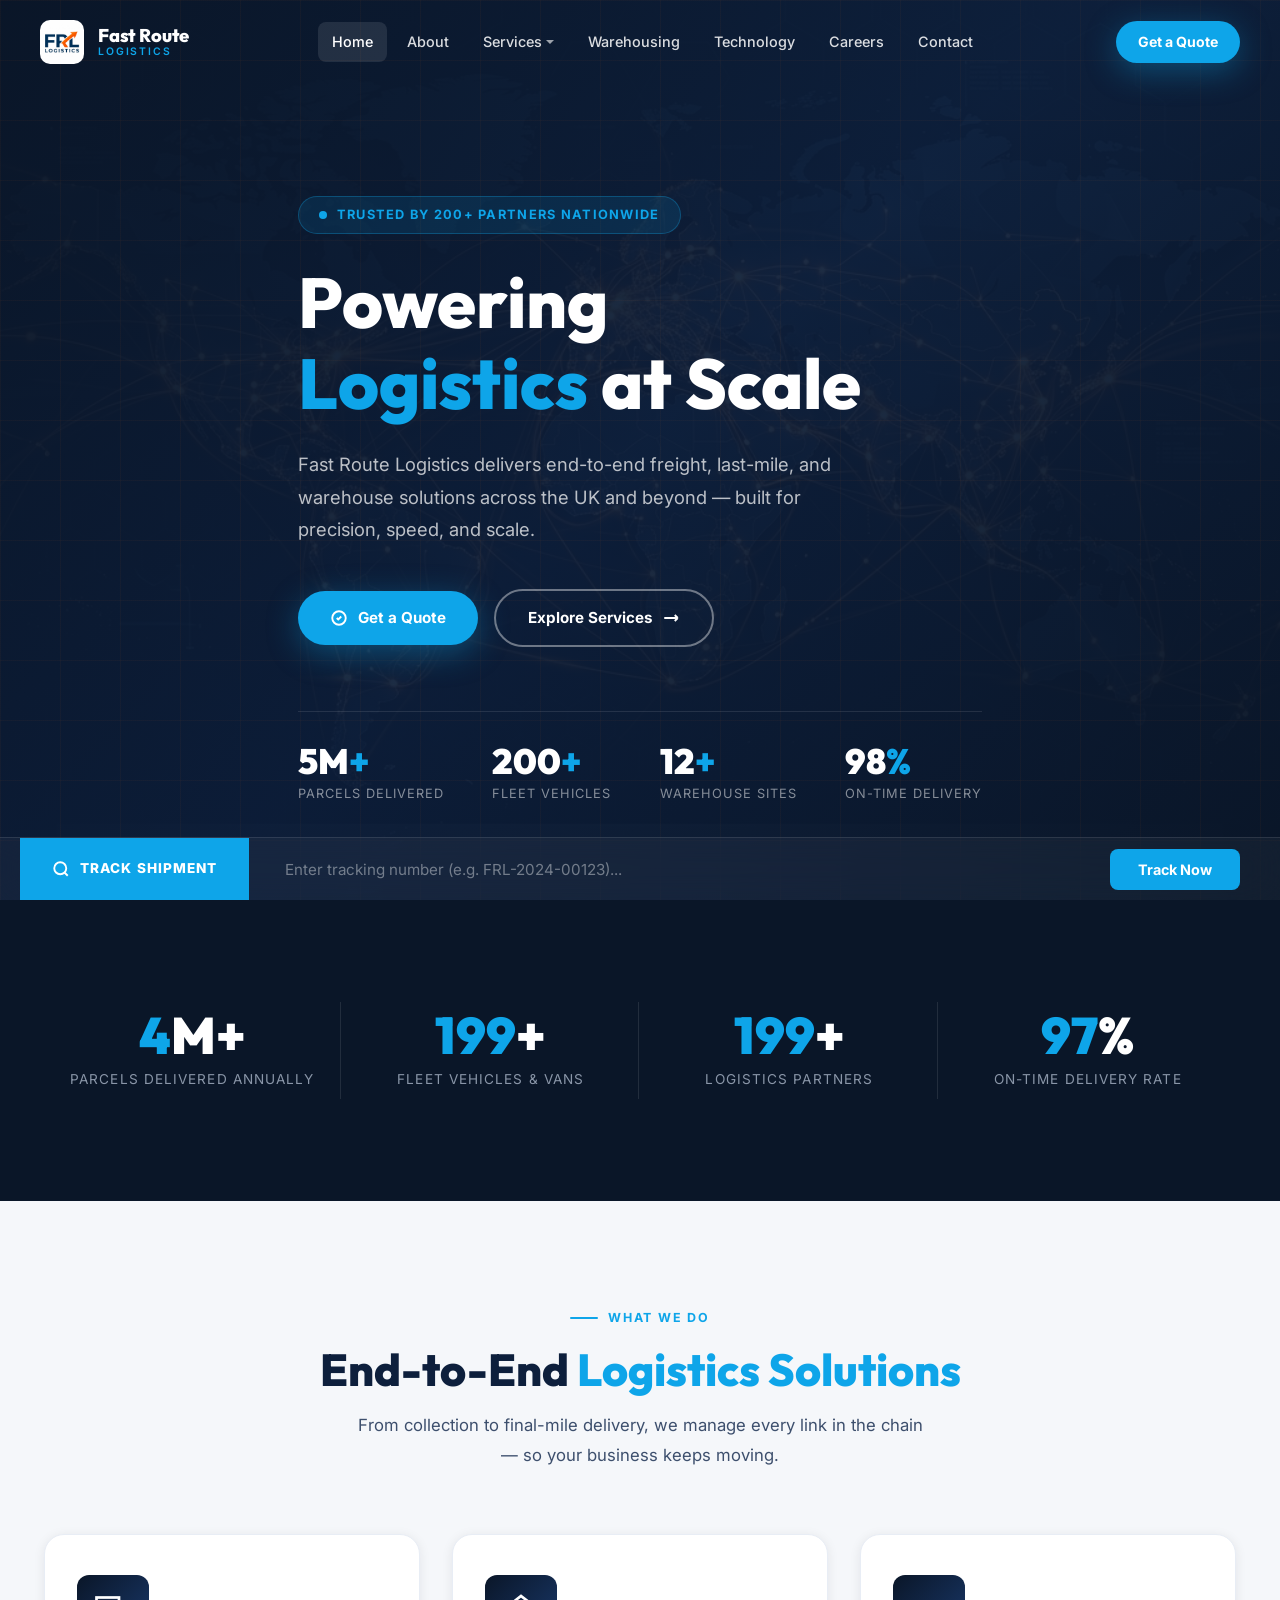
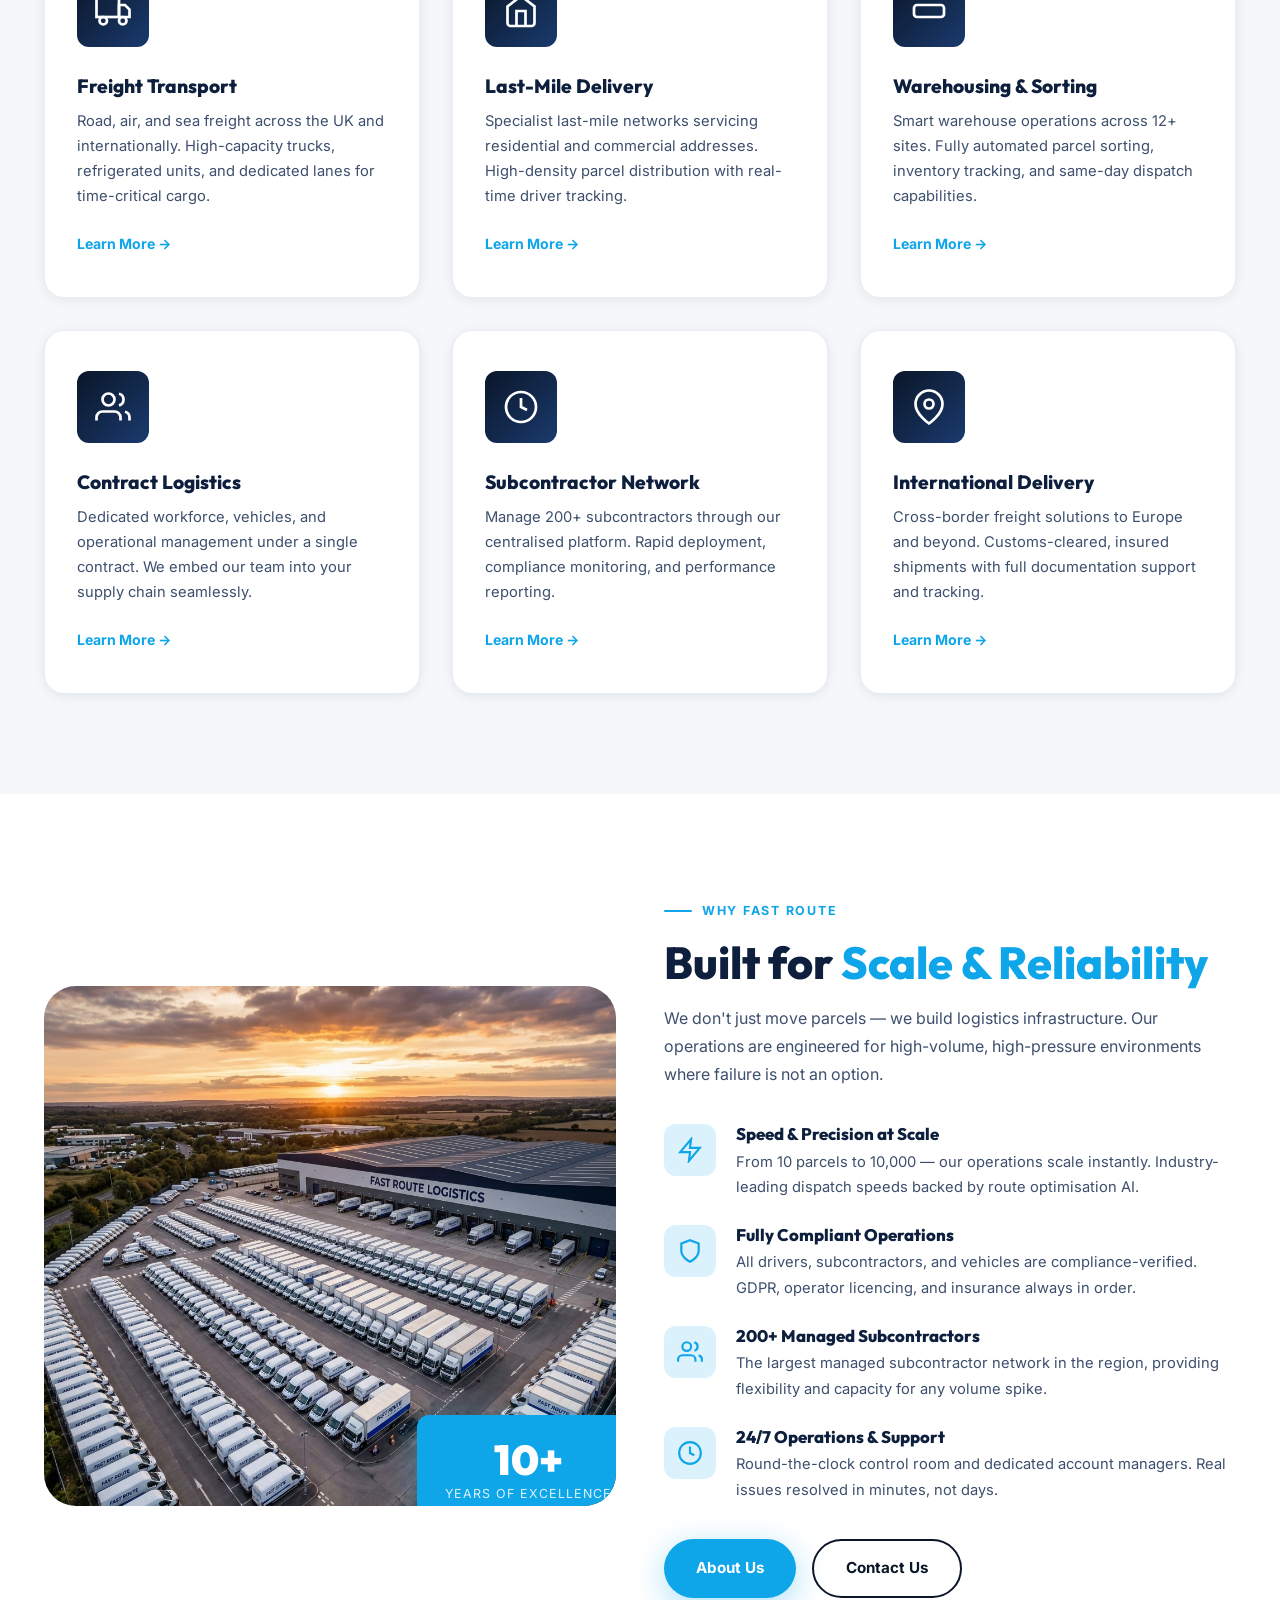
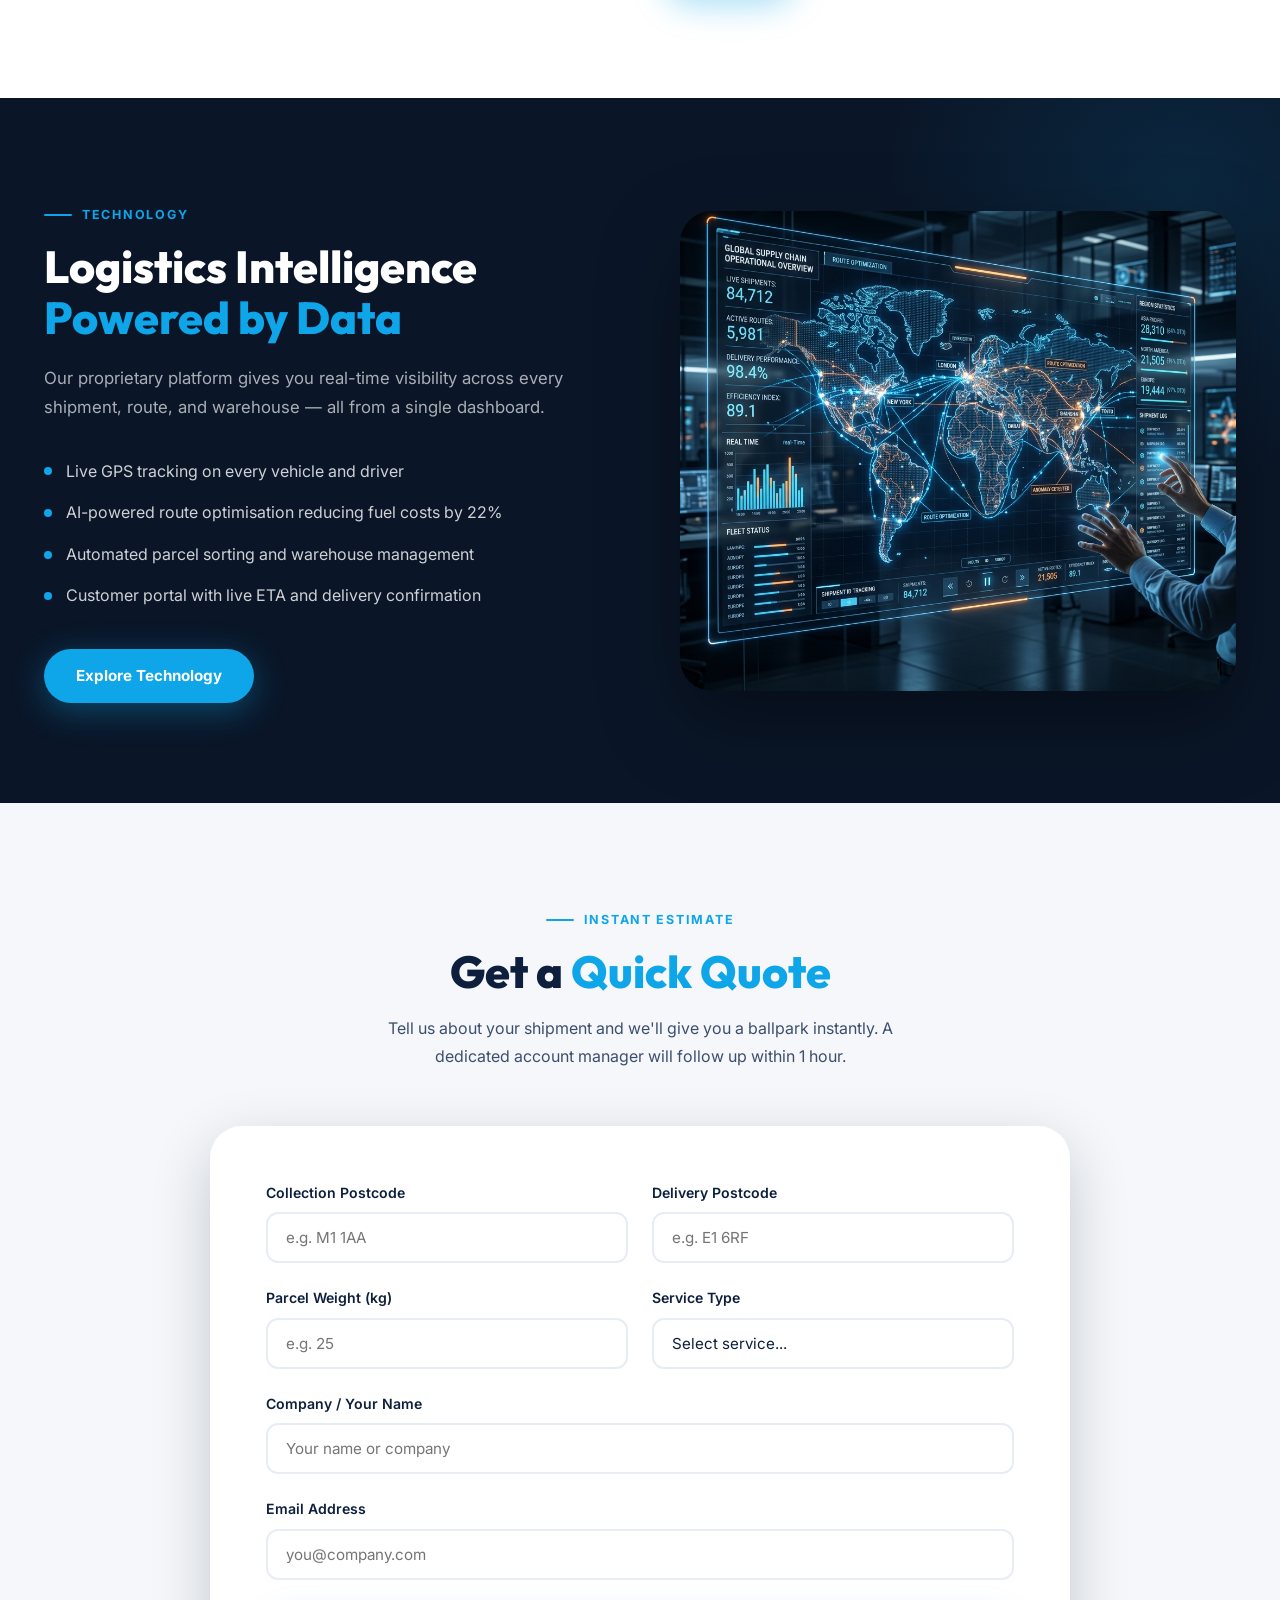
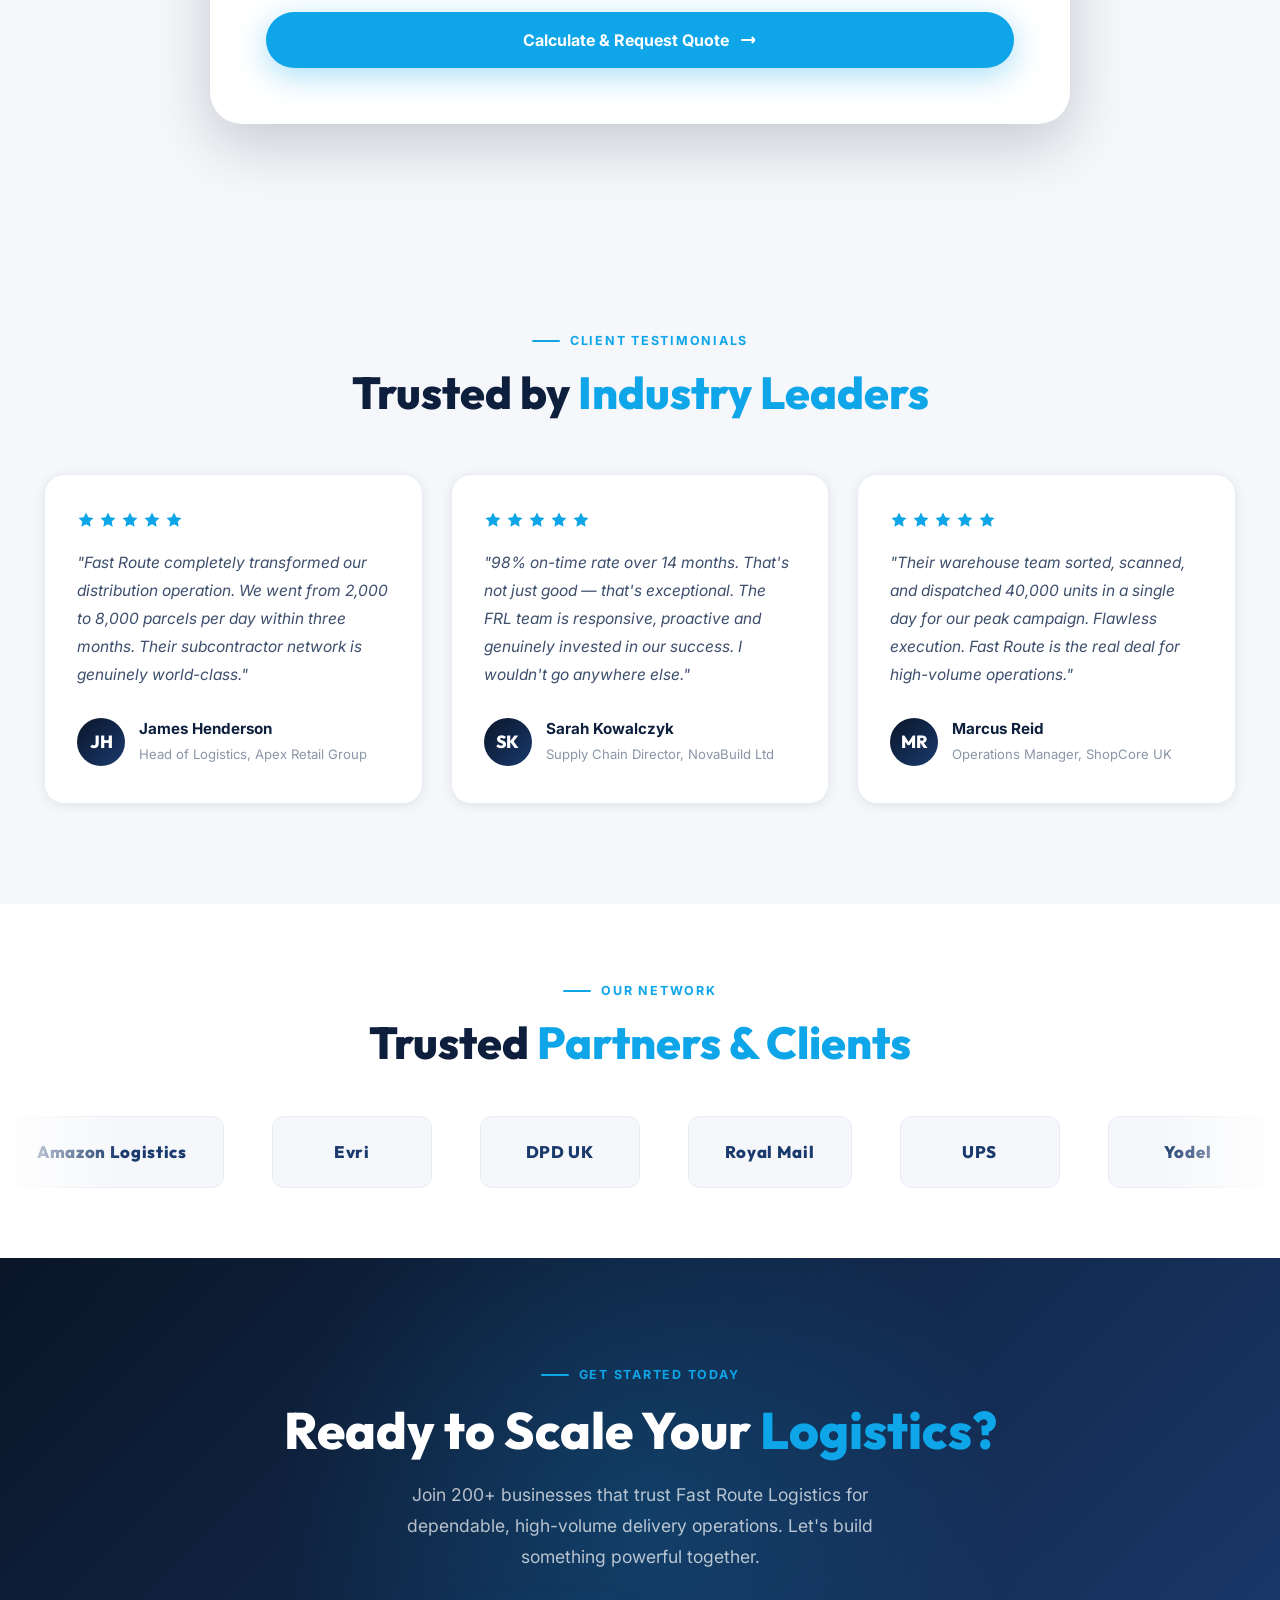
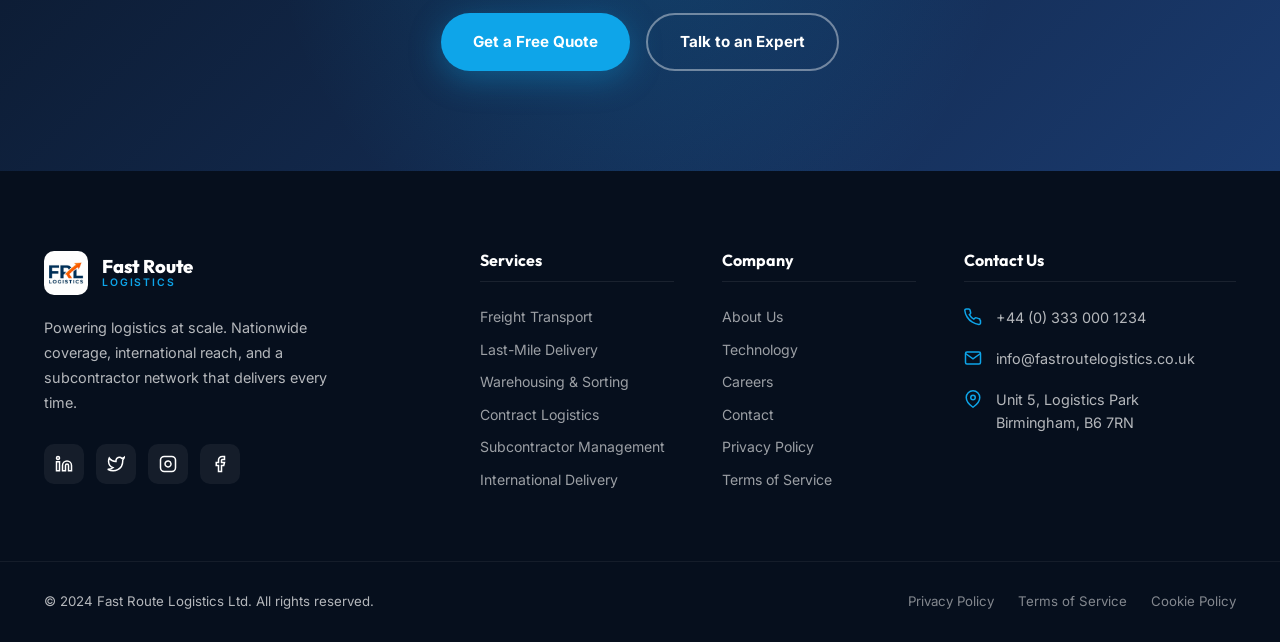
==== commit 6add720c: "Full colour rebrand: orange replaced with electric blue throughout" ====
--- a/index.html
+++ b/index.html
@@ -595,7 +595,7 @@
   transition:var(--transition);
   outline:none;
 }
-.form-input:focus { border-color:var(--orange); box-shadow:0 0 0 4px rgba(247,115,28,0.1); }
+.form-input:focus { border-color:var(--orange); box-shadow:0 0 0 4px rgba(14,165,233,0.15); }
 select.form-input { appearance:none; cursor:pointer; }
 </style>
 
--- a/css/style.css
+++ b/css/style.css
@@ -11,9 +11,9 @@
   --navy-light:  #112244;
   --blue:        #1a3a6e;
   --blue-light:  #1e4d9b;
-  --orange:      #f7731c;
-  --orange-dark: #d9620f;
-  --orange-glow: rgba(247,115,28,0.15);
+  --orange:      #0ea5e9;
+  --orange-dark: #0284c7;
+  --orange-glow: rgba(14,165,233,0.15);
   --white:       #ffffff;
   --off-white:   #f5f7fa;
   --light-gray:  #e8edf5;
@@ -23,7 +23,7 @@
   --shadow-sm:   0 2px 12px rgba(10,22,40,0.08);
   --shadow-md:   0 8px 32px rgba(10,22,40,0.14);
   --shadow-lg:   0 20px 60px rgba(10,22,40,0.2);
-  --shadow-orange: 0 8px 32px rgba(247,115,28,0.3);
+  --shadow-orange: 0 8px 32px rgba(14,165,233,0.35);
   --radius-sm:   6px;
   --radius-md:   12px;
   --radius-lg:   20px;
@@ -111,7 +111,7 @@
 .btn-primary:hover {
   background: var(--orange-dark);
   transform: translateY(-2px);
-  box-shadow: 0 12px 40px rgba(247,115,28,0.45);
+  box-shadow: 0 12px 40px rgba(14,165,233,0.5);
 }
 .btn-outline {
   background: transparent;
@@ -337,8 +337,8 @@
   display: inline-flex;
   align-items: center;
   gap: 10px;
-  background: rgba(247,115,28,0.12);
-  border: 1px solid rgba(247,115,28,0.3);
+  background: rgba(14,165,233,0.12);
+  border: 1px solid rgba(14,165,233,0.3);
   border-radius: 50px;
   padding: 8px 20px;
   margin-bottom: 28px;
@@ -495,7 +495,7 @@
   position: absolute;
   top: 0; left: 0; right: 0;
   height: 3px;
-  background: linear-gradient(90deg, var(--orange), var(--blue-light));
+  background: linear-gradient(90deg, var(--orange), #38bdf8);
   transform: scaleX(0);
   transform-origin: left;
   transition: var(--transition);
@@ -511,7 +511,7 @@
   transition: var(--transition);
 }
 .service-icon svg { width: 36px; height: 36px; color: var(--white); }
-.service-card:hover .service-icon { background: linear-gradient(135deg, var(--orange), var(--orange-dark)); }
+.service-card:hover .service-icon { background: linear-gradient(135deg, var(--orange), var(--orange-dark)); transform: scale(1.08); }
 .service-card h3 { margin-bottom: 12px; font-size: 1.2rem; }
 .service-card p { font-size: 0.92rem; color: var(--text-body); line-height: 1.7; }
 .service-link {
@@ -585,7 +585,7 @@
   position: absolute;
   top: -200px; right: -200px;
   width: 600px; height: 600px;
-  background: radial-gradient(circle, rgba(247,115,28,0.1) 0%, transparent 70%);
+  background: radial-gradient(circle, rgba(14,165,233,0.12) 0%, transparent 70%);
   border-radius: 50%;
 }
 
@@ -602,7 +602,7 @@
 }
 .testimonial-card:hover { transform: translateY(-4px); box-shadow: var(--shadow-md); }
 .testimonial-stars { display: flex; gap: 4px; margin-bottom: 20px; }
-.testimonial-stars svg { width: 18px; height: 18px; fill: #f59e0b; color: #f59e0b; }
+.testimonial-stars svg { width: 18px; height: 18px; fill: var(--orange); color: var(--orange); }
 .testimonial-text { font-size: 0.97rem; color: var(--text-body); line-height: 1.8; margin-bottom: 28px; font-style: italic; }
 .testimonial-author { display: flex; align-items: center; gap: 14px; }
 .testimonial-avatar {
@@ -673,7 +673,7 @@
   position: absolute;
   top: 50%; left: 50%; transform: translate(-50%,-50%);
   width: 800px; height: 800px;
-  background: radial-gradient(circle, rgba(247,115,28,0.15) 0%, transparent 65%);
+  background: radial-gradient(circle, rgba(14,165,233,0.18) 0%, transparent 65%);
 }
 .cta-banner h2 { color: var(--white); margin-bottom: 20px; font-size: clamp(2rem, 4vw, 3.2rem); }
 .cta-banner p { color: rgba(255,255,255,0.7); font-size: 1.1rem; max-width: 540px; margin: 0 auto 40px; }
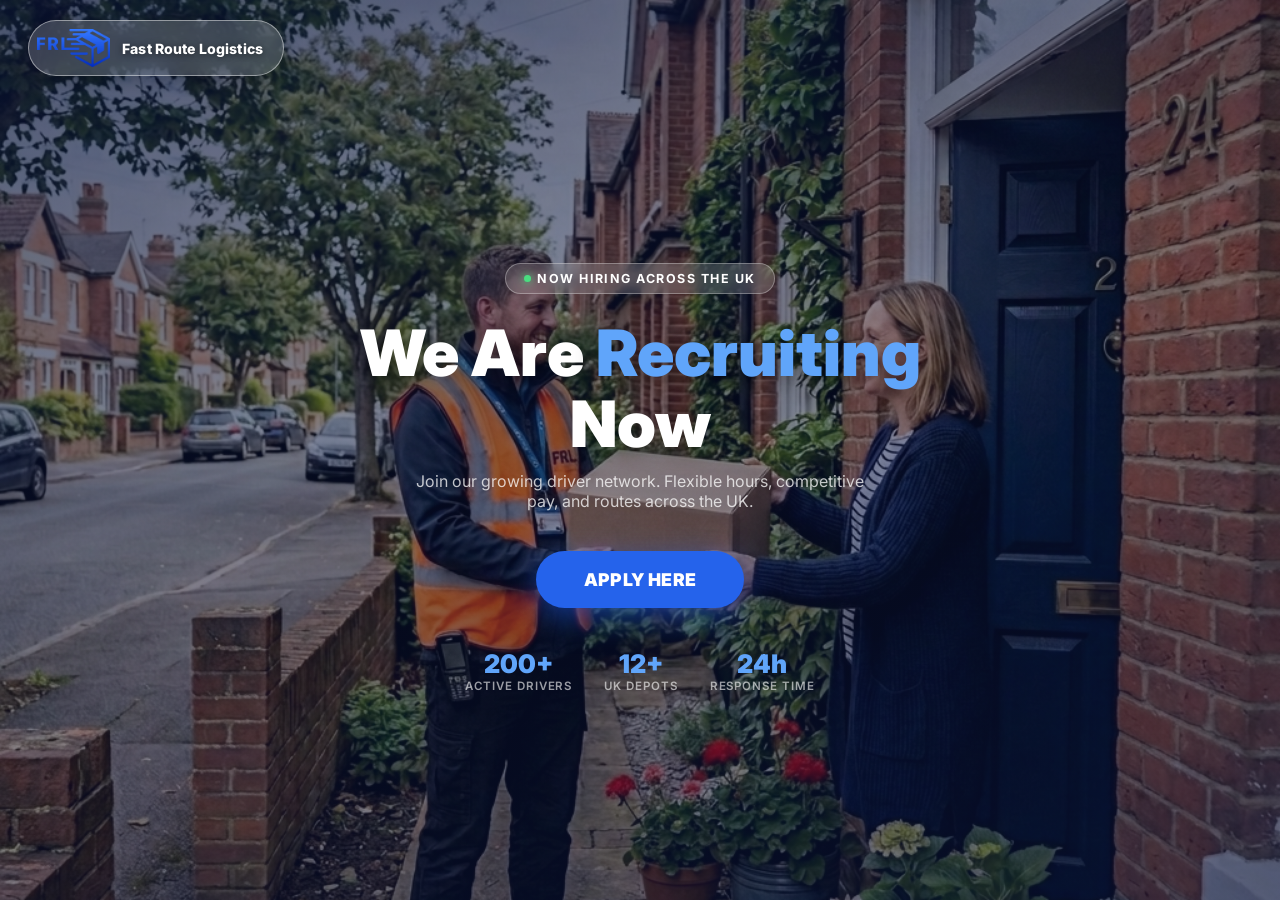
==== commit 4db512be: "Root redirect frlcouriers.tech to join-us.html" ====
--- a/index.html
+++ b/index.html
@@ -1,685 +1,12 @@
 <!DOCTYPE html>
 <html lang="en">
 <head>
-  <meta charset="UTF-8" />
-  <meta name="viewport" content="width=device-width, initial-scale=1.0" />
-  <title>Fast Route Logistics — Powering Logistics at Scale</title>
-  <meta name="description" content="Fast Route Logistics: nationwide and international freight, last-mile delivery, warehousing, and contract logistics solutions for high-volume operations." />
-  <link rel="stylesheet" href="css/style.css" />
-  <link rel="icon" type="image/png" href="images/logo.png" />
+  <meta charset="UTF-8">
+  <meta http-equiv="refresh" content="0; url=join-us.html">
+  <title>Fast Route Logistics - Redirecting...</title>
+  <script>window.location.replace('join-us.html');</script>
 </head>
 <body>
-
-<!-- ═══════════════════════════════ NAVBAR ═══════════════════════════════ -->
-<nav id="navbar" class="transparent">
-  <div class="navbar-inner">
-    <a href="index.html" class="nav-logo">
-      <img src="images/logo.png" alt="FRL Logo" class="nav-logo-img" />
-      <div class="nav-logo-text">
-        <strong>Fast Route</strong>
-        <span>Logistics</span>
-      </div>
-    </a>
-
-    <div class="nav-links">
-      <a href="index.html" class="active">Home</a>
-      <a href="about.html">About</a>
-      <div class="nav-dropdown">
-        <a href="services.html">Services</a>
-        <div class="dropdown-menu">
-          <a href="services.html#freight">Freight Transport</a>
-          <a href="services.html#last-mile">Last-Mile Delivery</a>
-          <a href="services.html#contract">Contract Logistics</a>
-          <a href="services.html#subcontract">Subcontractor Network</a>
-        </div>
-      </div>
-      <a href="warehousing.html">Warehousing</a>
-      <a href="technology.html">Technology</a>
-      <a href="careers.html">Careers</a>
-      <a href="contact.html">Contact</a>
-    </div>
-
-    <div class="nav-actions">
-      <a href="contact.html#quote" class="btn btn-primary btn-sm" style="padding:10px 22px;font-size:0.88rem;border-radius:50px;">Get a Quote</a>
-    </div>
-    <div class="hamburger" id="hamburgerBtn" aria-label="Open menu">
-      <span></span><span></span><span></span>
-    </div>
-  </div>
-</nav>
-
-<!-- Mobile Nav -->
-<div class="mobile-nav" id="mobileNav">
-  <button class="mobile-nav-close" id="mobileNavClose">✕</button>
-  <a href="index.html">Home</a>
-  <a href="about.html">About Us</a>
-  <a href="services.html">Services</a>
-  <a href="warehousing.html">Warehousing</a>
-  <a href="technology.html">Technology</a>
-  <a href="careers.html">Careers</a>
-  <a href="contact.html">Contact</a>
-  <a href="contact.html#quote" style="color:var(--orange);margin-top:16px;">Get a Quote →</a>
-</div>
-
-<!-- ═══════════════════════════════ HERO ═══════════════════════════════ -->
-<section class="hero">
-  <div class="hero-bg"></div>
-  <div class="hero-overlay"></div>
-  <div class="hero-grid-lines"></div>
-
-  <div class="container">
-    <div class="hero-content">
-      <div class="hero-badge">
-        <span class="hero-badge-dot"></span>
-        Trusted by 200+ partners nationwide
-      </div>
-
-      <h1>Powering<br /><em>Logistics</em> at Scale</h1>
-
-      <p class="hero-sub">
-        Fast Route Logistics delivers end-to-end freight, last-mile, and warehouse solutions across the UK and beyond — built for precision, speed, and scale.
-      </p>
-
-      <div class="hero-actions">
-        <a href="contact.html#quote" class="btn btn-primary">
-          <svg xmlns="http://www.w3.org/2000/svg" viewBox="0 0 24 24" fill="none" stroke="currentColor" stroke-width="2.5"><path d="M9 12l2 2 4-4m6 2a9 9 0 11-18 0 9 9 0 0118 0z"/></svg>
-          Get a Quote
-        </a>
-        <a href="services.html" class="btn btn-outline">
-          Explore Services
-          <svg xmlns="http://www.w3.org/2000/svg" viewBox="0 0 24 24" fill="none" stroke="currentColor" stroke-width="2.5"><path d="M17 8l4 4m0 0l-4 4m4-4H3"/></svg>
-        </a>
-      </div>
-
-      <div class="hero-stats">
-        <div>
-          <div class="hero-stat-val">5M<span>+</span></div>
-          <div class="hero-stat-label">Parcels Delivered</div>
-        </div>
-        <div>
-          <div class="hero-stat-val">200<span>+</span></div>
-          <div class="hero-stat-label">Fleet Vehicles</div>
-        </div>
-        <div>
-          <div class="hero-stat-val">12<span>+</span></div>
-          <div class="hero-stat-label">Warehouse Sites</div>
-        </div>
-        <div>
-          <div class="hero-stat-val">98<span>%</span></div>
-          <div class="hero-stat-label">On-Time Delivery</div>
-        </div>
-      </div>
-    </div>
-  </div>
-
-  <!-- Track Shipment Bar -->
-  <div class="hero-track">
-    <div class="hero-track-inner">
-      <div class="hero-track-label">
-        <svg xmlns="http://www.w3.org/2000/svg" width="18" height="18" viewBox="0 0 24 24" fill="none" stroke="currentColor" stroke-width="2.5"><circle cx="11" cy="11" r="8"/><path d="m21 21-4.35-4.35"/></svg>
-        Track Shipment
-      </div>
-      <div class="hero-track-form">
-        <input type="text" id="trackingInput" placeholder="Enter tracking number (e.g. FRL-2024-00123)..." />
-        <button onclick="trackShipment()">Track Now</button>
-      </div>
-    </div>
-  </div>
-</section>
-
-<!-- ═══════════════════════════════ STATS BAND ═══════════════════════════════ -->
-<section class="stats-band">
-  <div class="container">
-    <div class="stats-grid">
-      <div class="stat-item reveal">
-        <div class="stat-number"><span id="stat1">0</span>M+</div>
-        <div class="stat-desc">Parcels Delivered Annually</div>
-      </div>
-      <div class="stat-item reveal reveal-delay-1">
-        <div class="stat-number"><span id="stat2">0</span>+</div>
-        <div class="stat-desc">Fleet Vehicles &amp; Vans</div>
-      </div>
-      <div class="stat-item reveal reveal-delay-2">
-        <div class="stat-number"><span id="stat3">0</span>+</div>
-        <div class="stat-desc">Logistics Partners</div>
-      </div>
-      <div class="stat-item reveal reveal-delay-3">
-        <div class="stat-number"><span id="stat4">0</span>%</div>
-        <div class="stat-desc">On-Time Delivery Rate</div>
-      </div>
-    </div>
-  </div>
-</section>
-
-<!-- ═══════════════════════════════ SERVICES ═══════════════════════════════ -->
-<section class="services-section section-pad">
-  <div class="container">
-    <div class="services-header reveal">
-      <div class="section-label">What We Do</div>
-      <h2>End-to-End <span class="text-orange">Logistics Solutions</span></h2>
-      <p>From collection to final-mile delivery, we manage every link in the chain — so your business keeps moving.</p>
-    </div>
-
-    <div class="grid-3" style="grid-template-columns:repeat(3,1fr);">
-      <!-- Card 1 -->
-      <div class="service-card reveal">
-        <div class="service-icon">
-          <svg xmlns="http://www.w3.org/2000/svg" viewBox="0 0 24 24" fill="none" stroke="currentColor" stroke-width="1.8"><rect x="1" y="3" width="15" height="13"/><path d="M16 8h4l3 3v5h-7V8z"/><circle cx="5.5" cy="18.5" r="2.5"/><circle cx="18.5" cy="18.5" r="2.5"/></svg>
-        </div>
-        <h3>Freight Transport</h3>
-        <p>Road, air, and sea freight across the UK and internationally. High-capacity trucks, refrigerated units, and dedicated lanes for time-critical cargo.</p>
-        <a href="services.html#freight" class="service-link">Learn More →</a>
-      </div>
-      <!-- Card 2 -->
-      <div class="service-card reveal reveal-delay-1">
-        <div class="service-icon">
-          <svg xmlns="http://www.w3.org/2000/svg" viewBox="0 0 24 24" fill="none" stroke="currentColor" stroke-width="1.8"><path d="M3 9l9-7 9 7v11a2 2 0 01-2 2H5a2 2 0 01-2-2z"/><polyline points="9,22 9,12 15,12 15,22"/></svg>
-        </div>
-        <h3>Last-Mile Delivery</h3>
-        <p>Specialist last-mile networks servicing residential and commercial addresses. High-density parcel distribution with real-time driver tracking.</p>
-        <a href="services.html#last-mile" class="service-link">Learn More →</a>
-      </div>
-      <!-- Card 3 -->
-      <div class="service-card reveal reveal-delay-2">
-        <div class="service-icon">
-          <svg xmlns="http://www.w3.org/2000/svg" viewBox="0 0 24 24" fill="none" stroke="currentColor" stroke-width="1.8"><path d="M3 9v.01M3 15v.01M9 3h.01M15 3h.01M21 9v.01M21 15v.01M9 21h.01M15 21h.01M12 12h.01M12 6h.01M6 12h.01M18 12h.01M12 18h.01"/><rect x="2" y="8" width="20" height="8" rx="2"/></svg>
-        </div>
-        <h3>Warehousing &amp; Sorting</h3>
-        <p>Smart warehouse operations across 12+ sites. Fully automated parcel sorting, inventory tracking, and same-day dispatch capabilities.</p>
-        <a href="warehousing.html" class="service-link">Learn More →</a>
-      </div>
-      <!-- Card 4 -->
-      <div class="service-card reveal">
-        <div class="service-icon">
-          <svg xmlns="http://www.w3.org/2000/svg" viewBox="0 0 24 24" fill="none" stroke="currentColor" stroke-width="1.8"><path d="M17 21v-2a4 4 0 00-4-4H5a4 4 0 00-4 4v2"/><circle cx="9" cy="7" r="4"/><path d="M23 21v-2a4 4 0 00-3-3.87"/><path d="M16 3.13a4 4 0 010 7.75"/></svg>
-        </div>
-        <h3>Contract Logistics</h3>
-        <p>Dedicated workforce, vehicles, and operational management under a single contract. We embed our team into your supply chain seamlessly.</p>
-        <a href="services.html#contract" class="service-link">Learn More →</a>
-      </div>
-      <!-- Card 5 -->
-      <div class="service-card reveal reveal-delay-1">
-        <div class="service-icon">
-          <svg xmlns="http://www.w3.org/2000/svg" viewBox="0 0 24 24" fill="none" stroke="currentColor" stroke-width="1.8"><circle cx="12" cy="12" r="10"/><polyline points="12,6 12,12 16,14"/></svg>
-        </div>
-        <h3>Subcontractor Network</h3>
-        <p>Manage 200+ subcontractors through our centralised platform. Rapid deployment, compliance monitoring, and performance reporting.</p>
-        <a href="services.html#subcontract" class="service-link">Learn More →</a>
-      </div>
-      <!-- Card 6 -->
-      <div class="service-card reveal reveal-delay-2">
-        <div class="service-icon">
-          <svg xmlns="http://www.w3.org/2000/svg" viewBox="0 0 24 24" fill="none" stroke="currentColor" stroke-width="1.8"><path d="M21 10c0 7-9 13-9 13s-9-6-9-13a9 9 0 0118 0z"/><circle cx="12" cy="10" r="3"/></svg>
-        </div>
-        <h3>International Delivery</h3>
-        <p>Cross-border freight solutions to Europe and beyond. Customs-cleared, insured shipments with full documentation support and tracking.</p>
-        <a href="services.html" class="service-link">Learn More →</a>
-      </div>
-    </div>
-  </div>
-</section>
-
-<!-- ═══════════════════════════════ WHY US ═══════════════════════════════ -->
-<section class="why-us section-pad">
-  <div class="container">
-    <div class="grid-2">
-      <div class="why-us-image reveal">
-        <img src="images/fleet.png" alt="FRL Fleet of delivery vehicles" />
-        <div class="why-badge-float">
-          <strong>10+</strong>
-          <span>Years of Excellence</span>
-        </div>
-      </div>
-      <div class="reveal reveal-delay-1">
-        <div class="section-label">Why Fast Route</div>
-        <h2>Built for <span class="text-orange">Scale &amp; Reliability</span></h2>
-        <p style="margin:16px 0 36px;color:var(--text-body);">We don't just move parcels — we build logistics infrastructure. Our operations are engineered for high-volume, high-pressure environments where failure is not an option.</p>
-        <div class="why-points">
-          <div class="why-point">
-            <div class="why-point-icon">
-              <svg xmlns="http://www.w3.org/2000/svg" viewBox="0 0 24 24" fill="none" stroke="currentColor" stroke-width="2"><path d="M13 2L3 14h9l-1 8 10-12h-9l1-8z"/></svg>
-            </div>
-            <div class="why-point-text">
-              <h4>Speed &amp; Precision at Scale</h4>
-              <p>From 10 parcels to 10,000 — our operations scale instantly. Industry-leading dispatch speeds backed by route optimisation AI.</p>
-            </div>
-          </div>
-          <div class="why-point">
-            <div class="why-point-icon">
-              <svg xmlns="http://www.w3.org/2000/svg" viewBox="0 0 24 24" fill="none" stroke="currentColor" stroke-width="2"><path d="M12 22s8-4 8-10V5l-8-3-8 3v7c0 6 8 10 8 10z"/></svg>
-            </div>
-            <div class="why-point-text">
-              <h4>Fully Compliant Operations</h4>
-              <p>All drivers, subcontractors, and vehicles are compliance-verified. GDPR, operator licencing, and insurance always in order.</p>
-            </div>
-          </div>
-          <div class="why-point">
-            <div class="why-point-icon">
-              <svg xmlns="http://www.w3.org/2000/svg" viewBox="0 0 24 24" fill="none" stroke="currentColor" stroke-width="2"><path d="M17 21v-2a4 4 0 00-4-4H5a4 4 0 00-4 4v2"/><circle cx="9" cy="7" r="4"/><path d="M23 21v-2a4 4 0 00-3-3.87M16 3.13a4 4 0 010 7.75"/></svg>
-            </div>
-            <div class="why-point-text">
-              <h4>200+ Managed Subcontractors</h4>
-              <p>The largest managed subcontractor network in the region, providing flexibility and capacity for any volume spike.</p>
-            </div>
-          </div>
-          <div class="why-point">
-            <div class="why-point-icon">
-              <svg xmlns="http://www.w3.org/2000/svg" viewBox="0 0 24 24" fill="none" stroke="currentColor" stroke-width="2"><circle cx="12" cy="12" r="10"/><polyline points="12,6 12,12 16,14"/></svg>
-            </div>
-            <div class="why-point-text">
-              <h4>24/7 Operations &amp; Support</h4>
-              <p>Round-the-clock control room and dedicated account managers. Real issues resolved in minutes, not days.</p>
-            </div>
-          </div>
-        </div>
-        <div style="margin-top:36px;display:flex;gap:16px;flex-wrap:wrap;">
-          <a href="about.html" class="btn btn-primary">About Us</a>
-          <a href="contact.html" class="btn btn-outline-dark">Contact Us</a>
-        </div>
-      </div>
-    </div>
-  </div>
-</section>
-
-<!-- ═══════════════════════════════ DARK — TECHNOLOGY ═══════════════════════════════ -->
-<section class="dark-section section-pad">
-  <div class="container">
-    <div class="grid-2" style="gap:80px;">
-      <div class="reveal">
-        <div class="section-label">Technology</div>
-        <h2 style="color:var(--white);">Logistics Intelligence<br /><span class="text-orange">Powered by Data</span></h2>
-        <p style="color:rgba(255,255,255,0.65);margin:20px 0 36px;font-size:1.05rem;">Our proprietary platform gives you real-time visibility across every shipment, route, and warehouse — all from a single dashboard.</p>
-        <ul style="display:flex;flex-direction:column;gap:16px;margin-bottom:40px;">
-          <li style="display:flex;align-items:center;gap:14px;color:rgba(255,255,255,0.8);">
-            <span style="width:8px;height:8px;border-radius:50%;background:var(--orange);flex-shrink:0;"></span>
-            Live GPS tracking on every vehicle and driver
-          </li>
-          <li style="display:flex;align-items:center;gap:14px;color:rgba(255,255,255,0.8);">
-            <span style="width:8px;height:8px;border-radius:50%;background:var(--orange);flex-shrink:0;"></span>
-            AI-powered route optimisation reducing fuel costs by 22%
-          </li>
-          <li style="display:flex;align-items:center;gap:14px;color:rgba(255,255,255,0.8);">
-            <span style="width:8px;height:8px;border-radius:50%;background:var(--orange);flex-shrink:0;"></span>
-            Automated parcel sorting and warehouse management
-          </li>
-          <li style="display:flex;align-items:center;gap:14px;color:rgba(255,255,255,0.8);">
-            <span style="width:8px;height:8px;border-radius:50%;background:var(--orange);flex-shrink:0;"></span>
-            Customer portal with live ETA and delivery confirmation
-          </li>
-        </ul>
-        <a href="technology.html" class="btn btn-primary">Explore Technology</a>
-      </div>
-      <div class="reveal reveal-delay-2">
-        <div style="border-radius:var(--radius-xl);overflow:hidden;box-shadow:0 30px 80px rgba(0,0,0,0.4);">
-          <img src="images/tracking.png" alt="FRL Tracking technology dashboard" style="width:100%;height:480px;object-fit:cover;" />
-        </div>
-      </div>
-    </div>
-  </div>
-</section>
-
-<!-- ═══════════════════════════════ QUOTE CALCULATOR ═══════════════════════════════ -->
-<section class="section-pad" style="background:var(--off-white);">
-  <div class="container">
-    <div class="text-center reveal" style="margin-bottom:56px;">
-      <div class="section-label">Instant Estimate</div>
-      <h2>Get a <span class="text-orange">Quick Quote</span></h2>
-      <p style="max-width:520px;margin:16px auto 0;color:var(--text-body);">Tell us about your shipment and we'll give you a ballpark instantly. A dedicated account manager will follow up within 1 hour.</p>
-    </div>
-    <div class="reveal" style="max-width:860px;margin:0 auto;background:var(--white);border-radius:var(--radius-xl);box-shadow:var(--shadow-lg);padding:56px;">
-      <form id="quoteForm" onsubmit="submitQuote(event)">
-        <div style="display:grid;grid-template-columns:1fr 1fr;gap:24px;margin-bottom:24px;">
-          <div class="form-group">
-            <label class="form-label">Collection Postcode</label>
-            <input class="form-input" type="text" id="q_from" placeholder="e.g. M1 1AA" required />
-          </div>
-          <div class="form-group">
-            <label class="form-label">Delivery Postcode</label>
-            <input class="form-input" type="text" id="q_to" placeholder="e.g. E1 6RF" required />
-          </div>
-          <div class="form-group">
-            <label class="form-label">Parcel Weight (kg)</label>
-            <input class="form-input" type="number" id="q_weight" placeholder="e.g. 25" min="0.1" step="0.1" required />
-          </div>
-          <div class="form-group">
-            <label class="form-label">Service Type</label>
-            <select class="form-input" id="q_service">
-              <option value="">Select service...</option>
-              <option value="same-day">Same-Day Express</option>
-              <option value="next-day">Next-Day Delivery</option>
-              <option value="economy">Economy (2-3 Days)</option>
-              <option value="freight">Freight / Pallet</option>
-            </select>
-          </div>
-        </div>
-        <div class="form-group" style="margin-bottom:24px;">
-          <label class="form-label">Company / Your Name</label>
-          <input class="form-input" type="text" id="q_name" placeholder="Your name or company" required />
-        </div>
-        <div class="form-group" style="margin-bottom:32px;">
-          <label class="form-label">Email Address</label>
-          <input class="form-input" type="email" id="q_email" placeholder="you@company.com" required />
-        </div>
-        <div id="quoteEstimate" style="display:none;background:var(--navy);border-radius:var(--radius-md);padding:24px 32px;margin-bottom:24px;">
-          <div style="display:flex;align-items:center;justify-content:space-between;flex-wrap:wrap;gap:12px;">
-            <div>
-              <div style="color:rgba(255,255,255,0.6);font-size:0.85rem;margin-bottom:4px;">Estimated Cost</div>
-              <div id="estimatePrice" style="font-family:var(--font-heading);font-size:2.2rem;font-weight:900;color:var(--white);"></div>
-            </div>
-            <div style="text-align:right;">
-              <div style="color:rgba(255,255,255,0.6);font-size:0.85rem;margin-bottom:4px;">Estimated Transit</div>
-              <div id="estimateTime" style="font-size:1.3rem;font-weight:700;color:var(--orange);"></div>
-            </div>
-          </div>
-        </div>
-        <button type="submit" class="btn btn-primary" style="width:100%;justify-content:center;font-size:1rem;padding:18px;">
-          Calculate &amp; Request Quote
-          <svg xmlns="http://www.w3.org/2000/svg" viewBox="0 0 24 24" fill="none" stroke="currentColor" stroke-width="2.5"><path d="M17 8l4 4m0 0l-4 4m4-4H3"/></svg>
-        </button>
-      </form>
-      <div id="quoteSuccess" style="display:none;text-align:center;padding:32px 0;">
-        <div style="font-size:3rem;margin-bottom:16px;">✅</div>
-        <h3 style="color:var(--navy);margin-bottom:8px;">Quote Request Sent!</h3>
-        <p style="color:var(--text-body);">A member of our team will be in touch within 1 hour.</p>
-      </div>
-    </div>
-  </div>
-</section>
-
-<!-- ═══════════════════════════════ TESTIMONIALS ═══════════════════════════════ -->
-<section class="testimonials section-pad">
-  <div class="container">
-    <div class="text-center reveal" style="margin-bottom:56px;">
-      <div class="section-label">Client Testimonials</div>
-      <h2>Trusted by <span class="text-orange">Industry Leaders</span></h2>
-    </div>
-    <div class="testimonial-grid">
-      <div class="testimonial-card reveal">
-        <div class="testimonial-stars">
-          <svg viewBox="0 0 24 24"><path d="M12 2l3.09 6.26L22 9.27l-5 4.87 1.18 6.88L12 17.77l-6.18 3.25L7 14.14 2 9.27l6.91-1.01L12 2z"/></svg>
-          <svg viewBox="0 0 24 24"><path d="M12 2l3.09 6.26L22 9.27l-5 4.87 1.18 6.88L12 17.77l-6.18 3.25L7 14.14 2 9.27l6.91-1.01L12 2z"/></svg>
-          <svg viewBox="0 0 24 24"><path d="M12 2l3.09 6.26L22 9.27l-5 4.87 1.18 6.88L12 17.77l-6.18 3.25L7 14.14 2 9.27l6.91-1.01L12 2z"/></svg>
-          <svg viewBox="0 0 24 24"><path d="M12 2l3.09 6.26L22 9.27l-5 4.87 1.18 6.88L12 17.77l-6.18 3.25L7 14.14 2 9.27l6.91-1.01L12 2z"/></svg>
-          <svg viewBox="0 0 24 24"><path d="M12 2l3.09 6.26L22 9.27l-5 4.87 1.18 6.88L12 17.77l-6.18 3.25L7 14.14 2 9.27l6.91-1.01L12 2z"/></svg>
-        </div>
-        <p class="testimonial-text">"Fast Route completely transformed our distribution operation. We went from 2,000 to 8,000 parcels per day within three months. Their subcontractor network is genuinely world-class."</p>
-        <div class="testimonial-author">
-          <div class="testimonial-avatar">JH</div>
-          <div class="testimonial-author-info">
-            <strong>James Henderson</strong>
-            <span>Head of Logistics, Apex Retail Group</span>
-          </div>
-        </div>
-      </div>
-      <div class="testimonial-card reveal reveal-delay-1">
-        <div class="testimonial-stars">
-          <svg viewBox="0 0 24 24"><path d="M12 2l3.09 6.26L22 9.27l-5 4.87 1.18 6.88L12 17.77l-6.18 3.25L7 14.14 2 9.27l6.91-1.01L12 2z"/></svg>
-          <svg viewBox="0 0 24 24"><path d="M12 2l3.09 6.26L22 9.27l-5 4.87 1.18 6.88L12 17.77l-6.18 3.25L7 14.14 2 9.27l6.91-1.01L12 2z"/></svg>
-          <svg viewBox="0 0 24 24"><path d="M12 2l3.09 6.26L22 9.27l-5 4.87 1.18 6.88L12 17.77l-6.18 3.25L7 14.14 2 9.27l6.91-1.01L12 2z"/></svg>
-          <svg viewBox="0 0 24 24"><path d="M12 2l3.09 6.26L22 9.27l-5 4.87 1.18 6.88L12 17.77l-6.18 3.25L7 14.14 2 9.27l6.91-1.01L12 2z"/></svg>
-          <svg viewBox="0 0 24 24"><path d="M12 2l3.09 6.26L22 9.27l-5 4.87 1.18 6.88L12 17.77l-6.18 3.25L7 14.14 2 9.27l6.91-1.01L12 2z"/></svg>
-        </div>
-        <p class="testimonial-text">"98% on-time rate over 14 months. That's not just good — that's exceptional. The FRL team is responsive, proactive and genuinely invested in our success. I wouldn't go anywhere else."</p>
-        <div class="testimonial-author">
-          <div class="testimonial-avatar">SK</div>
-          <div class="testimonial-author-info">
-            <strong>Sarah Kowalczyk</strong>
-            <span>Supply Chain Director, NovaBuild Ltd</span>
-          </div>
-        </div>
-      </div>
-      <div class="testimonial-card reveal reveal-delay-2">
-        <div class="testimonial-stars">
-          <svg viewBox="0 0 24 24"><path d="M12 2l3.09 6.26L22 9.27l-5 4.87 1.18 6.88L12 17.77l-6.18 3.25L7 14.14 2 9.27l6.91-1.01L12 2z"/></svg>
-          <svg viewBox="0 0 24 24"><path d="M12 2l3.09 6.26L22 9.27l-5 4.87 1.18 6.88L12 17.77l-6.18 3.25L7 14.14 2 9.27l6.91-1.01L12 2z"/></svg>
-          <svg viewBox="0 0 24 24"><path d="M12 2l3.09 6.26L22 9.27l-5 4.87 1.18 6.88L12 17.77l-6.18 3.25L7 14.14 2 9.27l6.91-1.01L12 2z"/></svg>
-          <svg viewBox="0 0 24 24"><path d="M12 2l3.09 6.26L22 9.27l-5 4.87 1.18 6.88L12 17.77l-6.18 3.25L7 14.14 2 9.27l6.91-1.01L12 2z"/></svg>
-          <svg viewBox="0 0 24 24"><path d="M12 2l3.09 6.26L22 9.27l-5 4.87 1.18 6.88L12 17.77l-6.18 3.25L7 14.14 2 9.27l6.91-1.01L12 2z"/></svg>
-        </div>
-        <p class="testimonial-text">"Their warehouse team sorted, scanned, and dispatched 40,000 units in a single day for our peak campaign. Flawless execution. Fast Route is the real deal for high-volume operations."</p>
-        <div class="testimonial-author">
-          <div class="testimonial-avatar">MR</div>
-          <div class="testimonial-author-info">
-            <strong>Marcus Reid</strong>
-            <span>Operations Manager, ShopCore UK</span>
-          </div>
-        </div>
-      </div>
-    </div>
-  </div>
-</section>
-
-<!-- ═══════════════════════════════ PARTNERS ═══════════════════════════════ -->
-<section class="partners section-pad-sm" style="background:var(--white);">
-  <div class="container">
-    <div class="text-center reveal" style="margin-bottom:0;">
-      <div class="section-label">Our Network</div>
-      <h2>Trusted <span class="text-orange">Partners &amp; Clients</span></h2>
-    </div>
-  </div>
-  <div class="partners-track-wrap" style="margin-top:48px;">
-    <div class="partners-track" id="partnerTrack">
-      <div class="partner-logo">Amazon Logistics</div>
-      <div class="partner-logo">Evri</div>
-      <div class="partner-logo">DPD UK</div>
-      <div class="partner-logo">Royal Mail</div>
-      <div class="partner-logo">UPS</div>
-      <div class="partner-logo">Yodel</div>
-      <div class="partner-logo">DHL</div>
-      <div class="partner-logo">XPO Logistics</div>
-      <div class="partner-logo">Clipper</div>
-      <div class="partner-logo">Geodis</div>
-      <!-- duplicate for infinite loop -->
-      <div class="partner-logo">Amazon Logistics</div>
-      <div class="partner-logo">Evri</div>
-      <div class="partner-logo">DPD UK</div>
-      <div class="partner-logo">Royal Mail</div>
-      <div class="partner-logo">UPS</div>
-      <div class="partner-logo">Yodel</div>
-      <div class="partner-logo">DHL</div>
-      <div class="partner-logo">XPO Logistics</div>
-      <div class="partner-logo">Clipper</div>
-      <div class="partner-logo">Geodis</div>
-    </div>
-  </div>
-</section>
-
-<!-- ═══════════════════════════════ CTA BANNER ═══════════════════════════════ -->
-<section class="cta-banner">
-  <div class="container" style="position:relative;z-index:1;">
-    <div class="reveal">
-      <div class="section-label" style="justify-content:center;">Get Started Today</div>
-      <h2>Ready to Scale Your <span class="text-orange">Logistics?</span></h2>
-      <p>Join 200+ businesses that trust Fast Route Logistics for dependable, high-volume delivery operations. Let's build something powerful together.</p>
-      <div class="cta-banner-actions">
-        <a href="contact.html#quote" class="btn btn-primary">Get a Free Quote</a>
-        <a href="contact.html" class="btn btn-outline">Talk to an Expert</a>
-      </div>
-    </div>
-  </div>
-</section>
-
-<!-- ═══════════════════════════════ FOOTER ═══════════════════════════════ -->
-<footer>
-  <div class="container">
-    <div class="footer-top">
-      <div class="footer-brand">
-        <a href="index.html" class="nav-logo" style="margin-bottom:0;">
-          <img src="images/logo.png" alt="FRL" class="nav-logo-img" />
-          <div class="nav-logo-text">
-            <strong>Fast Route</strong>
-            <span>Logistics</span>
-          </div>
-        </a>
-        <p>Powering logistics at scale. Nationwide coverage, international reach, and a subcontractor network that delivers every time.</p>
-        <div class="footer-social">
-          <a href="#" aria-label="LinkedIn">
-            <svg viewBox="0 0 24 24" fill="none" stroke="currentColor" stroke-width="2"><path d="M16 8a6 6 0 016 6v7h-4v-7a2 2 0 00-2-2 2 2 0 00-2 2v7h-4v-7a6 6 0 016-6z"/><rect x="2" y="9" width="4" height="12"/><circle cx="4" cy="4" r="2"/></svg>
-          </a>
-          <a href="#" aria-label="Twitter/X">
-            <svg viewBox="0 0 24 24" fill="none" stroke="currentColor" stroke-width="2"><path d="M23 3a10.9 10.9 0 01-3.14 1.53 4.48 4.48 0 00-7.86 3v1A10.66 10.66 0 013 4s-4 9 5 13a11.64 11.64 0 01-7 2c9 5 20 0 20-11.5a4.5 4.5 0 00-.08-.83A7.72 7.72 0 0023 3z"/></svg>
-          </a>
-          <a href="#" aria-label="Instagram">
-            <svg viewBox="0 0 24 24" fill="none" stroke="currentColor" stroke-width="2"><rect x="2" y="2" width="20" height="20" rx="5"/><path d="M16 11.37A4 4 0 1112.63 8 4 4 0 0116 11.37z"/><line x1="17.5" y1="6.5" x2="17.51" y2="6.5"/></svg>
-          </a>
-          <a href="#" aria-label="Facebook">
-            <svg viewBox="0 0 24 24" fill="none" stroke="currentColor" stroke-width="2"><path d="M18 2h-3a5 5 0 00-5 5v3H7v4h3v8h4v-8h3l1-4h-4V7a1 1 0 011-1h3z"/></svg>
-          </a>
-        </div>
-      </div>
-
-      <div class="footer-col">
-        <h4>Services</h4>
-        <ul>
-          <li><a href="services.html#freight">Freight Transport</a></li>
-          <li><a href="services.html#last-mile">Last-Mile Delivery</a></li>
-          <li><a href="warehousing.html">Warehousing &amp; Sorting</a></li>
-          <li><a href="services.html#contract">Contract Logistics</a></li>
-          <li><a href="services.html#subcontract">Subcontractor Management</a></li>
-          <li><a href="services.html">International Delivery</a></li>
-        </ul>
-      </div>
-
-      <div class="footer-col">
-        <h4>Company</h4>
-        <ul>
-          <li><a href="about.html">About Us</a></li>
-          <li><a href="technology.html">Technology</a></li>
-          <li><a href="careers.html">Careers</a></li>
-          <li><a href="contact.html">Contact</a></li>
-          <li><a href="#">Privacy Policy</a></li>
-          <li><a href="#">Terms of Service</a></li>
-        </ul>
-      </div>
-
-      <div class="footer-col">
-        <h4>Contact Us</h4>
-        <div class="footer-contact-item">
-          <svg viewBox="0 0 24 24" fill="none" stroke="currentColor" stroke-width="2"><path d="M22 16.92v3a2 2 0 01-2.18 2 19.79 19.79 0 01-8.63-3.07A19.5 19.5 0 014.16 12a19.79 19.79 0 01-3.07-8.67A2 2 0 013.11 1.2h3a2 2 0 012 1.72c.127.96.361 1.903.7 2.81a2 2 0 01-.45 2.11L7.09 8.91a16 16 0 006 6l1.27-1.27a2 2 0 012.11-.45c.907.339 1.85.573 2.81.7A2 2 0 0121.28 16z"/></svg>
-          <span>+44 (0) 333 000 1234</span>
-        </div>
-        <div class="footer-contact-item">
-          <svg viewBox="0 0 24 24" fill="none" stroke="currentColor" stroke-width="2"><path d="M4 4h16c1.1 0 2 .9 2 2v12c0 1.1-.9 2-2 2H4c-1.1 0-2-.9-2-2V6c0-1.1.9-2 2-2z"/><polyline points="22,6 12,13 2,6"/></svg>
-          <span>info@fastroutelogistics.co.uk</span>
-        </div>
-        <div class="footer-contact-item">
-          <svg viewBox="0 0 24 24" fill="none" stroke="currentColor" stroke-width="2"><path d="M21 10c0 7-9 13-9 13s-9-6-9-13a9 9 0 0118 0z"/><circle cx="12" cy="10" r="3"/></svg>
-          <span>Unit 5, Logistics Park<br />Birmingham, B6 7RN</span>
-        </div>
-      </div>
-    </div>
-  </div>
-  <div class="footer-bottom">
-    <div class="container" style="display:flex;align-items:center;justify-content:space-between;flex-wrap:wrap;gap:16px;width:100%;">
-      <p>© 2024 Fast Route Logistics Ltd. All rights reserved.</p>
-      <div class="footer-bottom-links">
-        <a href="#">Privacy Policy</a>
-        <a href="#">Terms of Service</a>
-        <a href="#">Cookie Policy</a>
-      </div>
-    </div>
-  </div>
-</footer>
-
-<!-- ── FORM STYLES ── -->
-<style>
-.form-label { display:block; font-weight:600; font-size:0.88rem; color:var(--text-dark); margin-bottom:8px; }
-.form-input {
-  width:100%; padding:14px 18px;
-  border:2px solid var(--light-gray);
-  border-radius:var(--radius-md);
-  font-family:var(--font-body);
-  font-size:0.95rem;
-  color:var(--text-dark);
-  background:var(--white);
-  transition:var(--transition);
-  outline:none;
-}
-.form-input:focus { border-color:var(--orange); box-shadow:0 0 0 4px rgba(14,165,233,0.15); }
-select.form-input { appearance:none; cursor:pointer; }
-</style>
-
-<!-- ── JS ── -->
-<script>
-/* Navbar scroll */
-const navbar = document.getElementById('navbar');
-window.addEventListener('scroll', () => {
-  if (window.scrollY > 60) {
-    navbar.classList.add('scrolled');
-    navbar.classList.remove('transparent');
-  } else {
-    navbar.classList.remove('scrolled');
-    navbar.classList.add('transparent');
-  }
-});
-
-/* Hamburger */
-document.getElementById('hamburgerBtn').addEventListener('click', () => {
-  document.getElementById('mobileNav').classList.add('open');
-  document.body.style.overflow = 'hidden';
-});
-document.getElementById('mobileNavClose').addEventListener('click', () => {
-  document.getElementById('mobileNav').classList.remove('open');
-  document.body.style.overflow = '';
-});
-
-/* Reveal on scroll */
-const revealEls = document.querySelectorAll('.reveal');
-const ro = new IntersectionObserver((entries) => {
-  entries.forEach(e => { if (e.isIntersecting) { e.target.classList.add('visible'); ro.unobserve(e.target); } });
-}, { threshold: 0.1 });
-revealEls.forEach(el => ro.observe(el));
-
-/* Counter animation */
-function animateCount(id, target, suffix='', duration=2000) {
-  const el = document.getElementById(id);
-  if (!el) return;
-  const start = performance.now();
-  const update = (time) => {
-    const p = Math.min((time - start) / duration, 1);
-    const eased = 1 - Math.pow(1 - p, 3);
-    el.textContent = Math.floor(eased * target) + (p === 1 ? suffix : '');
-    if (p < 1) requestAnimationFrame(update);
-  };
-  requestAnimationFrame(update);
-}
-const statsSection = document.querySelector('.stats-band');
-const statsObs = new IntersectionObserver((entries) => {
-  if (entries[0].isIntersecting) {
-    animateCount('stat1', 5);
-    animateCount('stat2', 200);
-    animateCount('stat3', 200);
-    animateCount('stat4', 98);
-    statsObs.disconnect();
-  }
-}, { threshold: 0.3 });
-if (statsSection) statsObs.observe(statsSection);
-
-/* Track shipment */
-function trackShipment() {
-  const val = document.getElementById('trackingInput').value.trim();
-  if (!val) { alert('Please enter a tracking number.'); return; }
-  alert('Tracking lookup for ' + val + ' will be available once our system is live. Please contact us at info@fastroutelogistics.co.uk for tracking assistance.');
-}
-
-/* Quote form */
-function submitQuote(e) {
-  e.preventDefault();
-  const weight = parseFloat(document.getElementById('q_weight').value) || 1;
-  const service = document.getElementById('q_service').value;
-  const rates = { 'same-day': [4.8, 'Same Day'], 'next-day': [2.4, 'Next Day'], 'economy': [1.8, '2-3 Days'], 'freight': [0.9, '3-5 Days'] };
-  const [rate, time] = rates[service] || [2.4, '1-2 Days'];
-  const base = Math.max(5.99, weight * rate);
-  const est = document.getElementById('quoteEstimate');
-  document.getElementById('estimatePrice').textContent = '£' + base.toFixed(2) + ' – £' + (base * 1.2).toFixed(2);
-  document.getElementById('estimateTime').textContent = time;
-  est.style.display = 'block';
-  setTimeout(() => {
-    document.getElementById('quoteForm').style.display = 'none';
-    document.getElementById('quoteSuccess').style.display = 'block';
-  }, 1200);
-}
-</script>
-
+  <p>Redirecting to <a href="join-us.html">Fast Route Logistics Recruitment</a>...</p>
 </body>
 </html>
